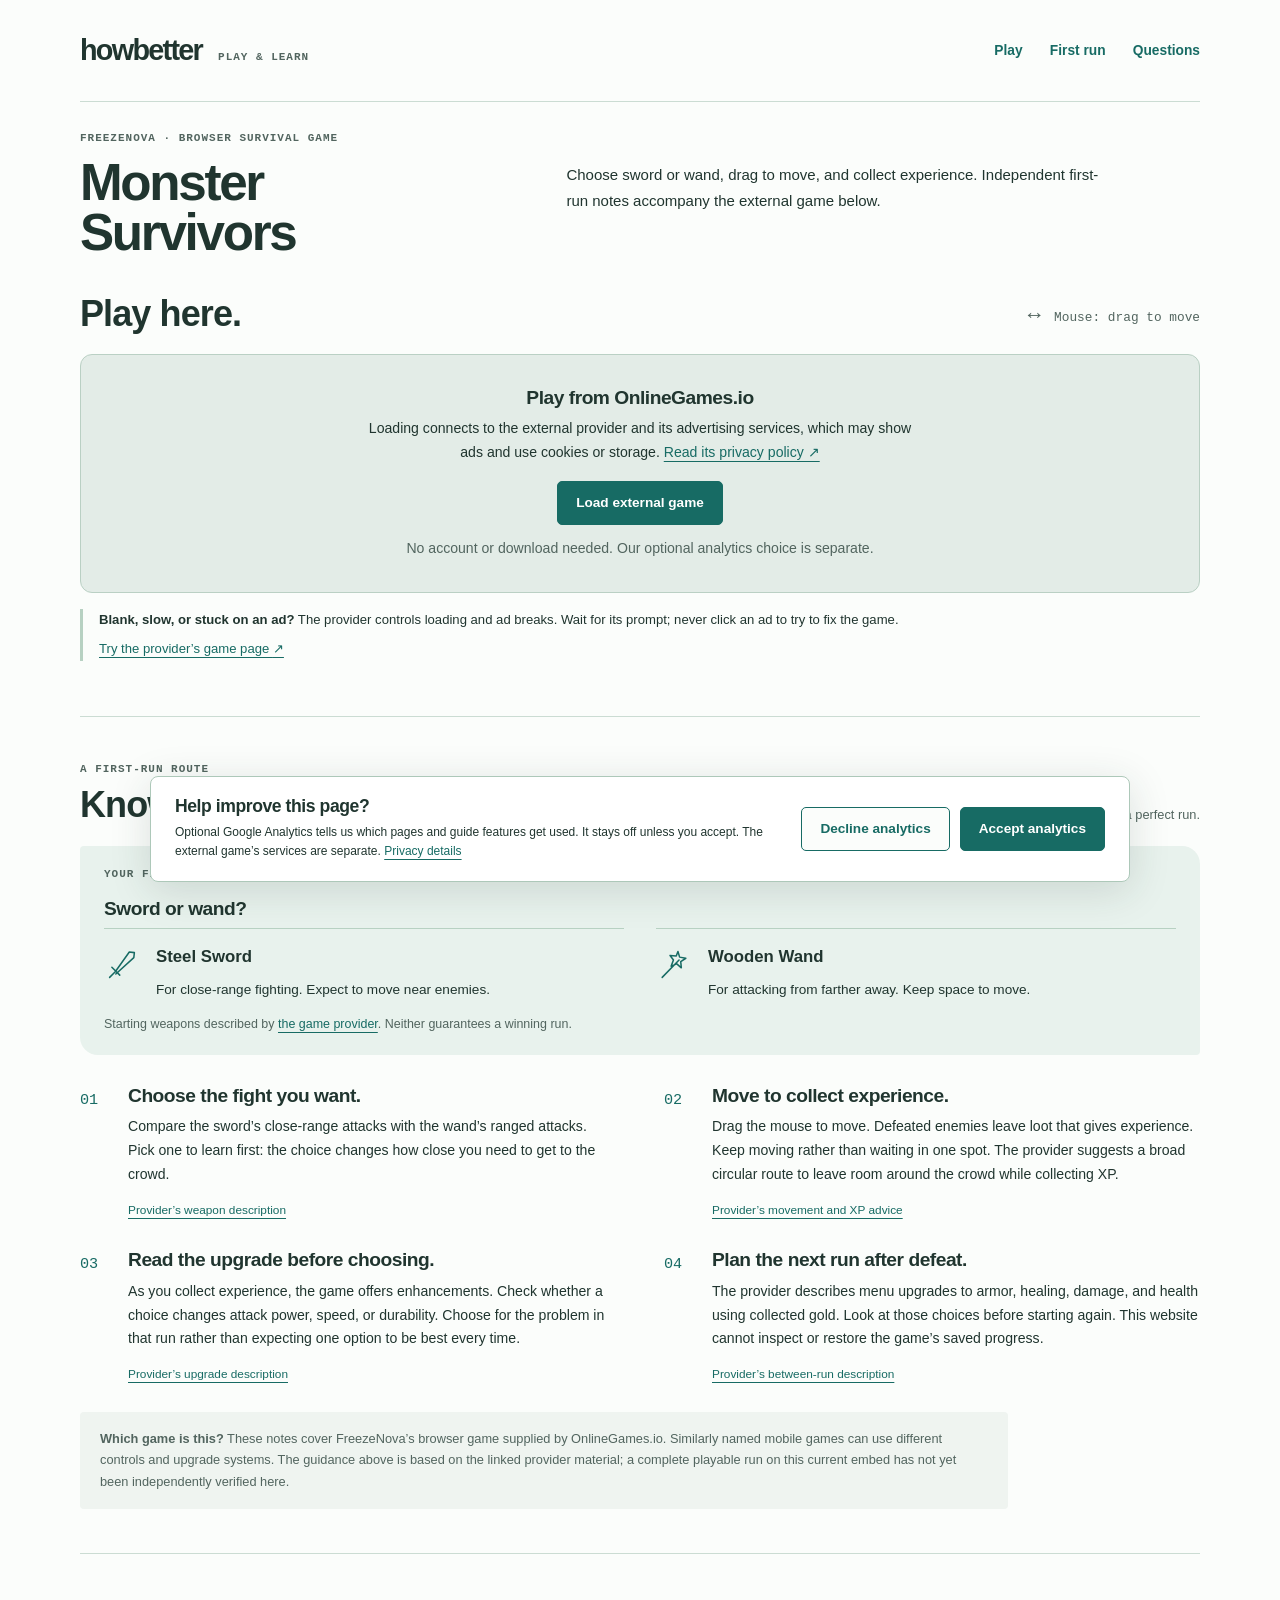
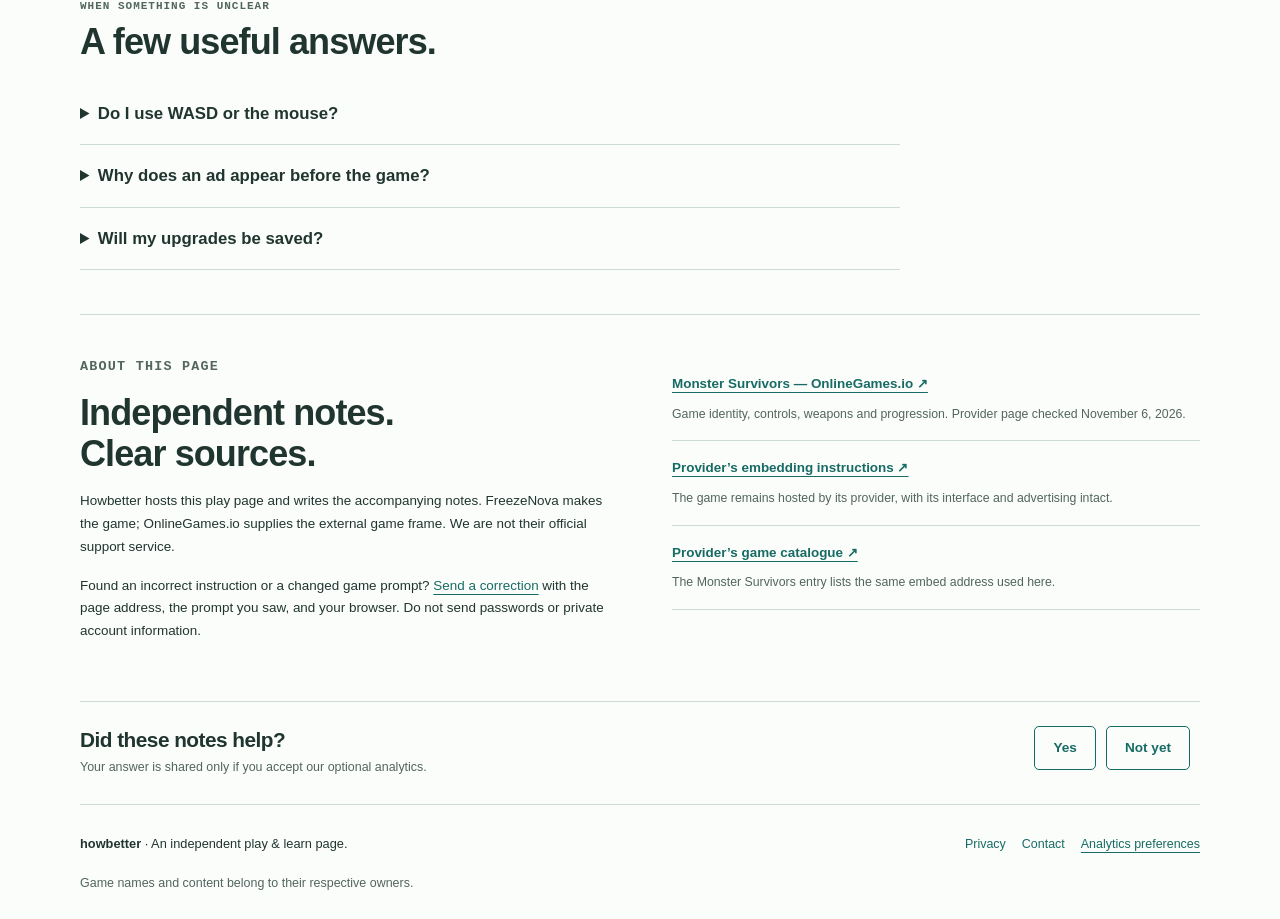
==== index.html @ da0637a2 "howbetter_quality_audit 最终提交 第 1 轮 岗位：执行对话 会话：/root/howbetter_quality_audit 目的：将已有单页整理为身份清楚、按需加载、有来源" ====
<!doctype html>
<html lang="en">
<head>
  <meta charset="utf-8">
  <meta name="viewport" content="width=device-width,initial-scale=1">
  <title>Monster Survivors: play and learn the first decisions | Howbetter</title>
  <meta name="description" content="Load Monster Survivors, learn mouse movement, compare the two starting weapons, and find help for your first run.">
  <meta name="theme-color" content="#176b64">
  <link rel="canonical" href="https://howbetter.online/">
  <link rel="stylesheet" href="/assets/main.css">
  <script defer src="/assets/site.js"></script>
  <script defer src="/assets/analytics.js" data-analytics-id="G-CC5FRCJJMW" data-analytics-origin="https://howbetter.online"></script>
</head>
<body>
  <a class="skip-link" href="#main">Skip to content</a>
  <header class="site-header wrap">
    <a class="wordmark" href="/" aria-label="Howbetter home">howbetter<span>PLAY & LEARN</span></a>
    <nav aria-label="Main navigation"><a href="#play">Play</a><a href="#first-run">First run</a><a href="#questions">Questions</a></nav>
  </header>
  <main id="main">
    <section class="intro wrap" aria-labelledby="game-title">
      <div class="intro-copy">
        <p class="eyebrow">FREEZENOVA · BROWSER SURVIVAL GAME</p>
        <h1 id="game-title">Monster<br>Survivors</h1>
        <p>Choose sword or wand, drag to move, and collect experience. Independent first-run notes accompany the external game below.</p>
      </div>
    </section>

    <section class="play-section wrap" id="play" aria-labelledby="play-heading">
      <div class="section-heading"><h2 id="play-heading">Play here.</h2><p class="control-note"><span aria-hidden="true">↔</span> Mouse: drag to move</p></div>
      <div class="game-shell" id="game-shell">
        <div class="game-placeholder" id="game-placeholder">
          <h3>Play from OnlineGames.io</h3>
          <p>Loading connects to the external provider and its advertising services, which may show ads and use cookies or storage. <a href="https://www.onlinegames.io/privacy-policy/" target="_blank" rel="noopener noreferrer">Read its privacy policy ↗</a></p>
          <button class="primary-button" id="load-game" type="button">Load external game</button>
          <p class="small">No account or download needed. Our optional analytics choice is separate.</p>
        </div>
        <div id="game-frame-slot"></div>
      </div>
      <div class="game-tools" id="game-tools" hidden>
        <p id="game-status" role="status">Game requested. Wait for the provider’s Play or Continue control.</p>
        <button class="secondary-button" id="expand-game" type="button">Expand game area</button>
      </div>
      <div class="load-help">
        <p><strong>Blank, slow, or stuck on an ad?</strong> The provider controls loading and ad breaks. Wait for its prompt; never click an ad to try to fix the game.</p>
        <p><a href="https://www.onlinegames.io/monster-survivors/" target="_blank" rel="noopener noreferrer">Try the provider’s game page <span aria-hidden="true">↗</span></a><span id="reload-controls" hidden><span class="separator" aria-hidden="true">·</span><button class="inline-button" id="reload-game" type="button">Reload external game</button><span class="small"> Reloading interrupts the current run.</span></span></p>
      </div>
      <noscript><p>JavaScript is needed to load the game here. You can <a href="https://www.onlinegames.io/monster-survivors/">open it on the provider’s website</a>; these notes are still readable.</p></noscript>
    </section>

    <section class="guide-section wrap" id="first-run" aria-labelledby="first-run-heading">
      <div class="section-heading"><div><p class="eyebrow">A FIRST-RUN ROUTE</p><h2 id="first-run-heading">Know what to do next.</h2></div><p class="section-aside">A short guide, not a promise of a perfect run.</p></div>
      <div class="weapon-notes" aria-labelledby="weapon-heading">
        <p class="eyebrow">YOUR FIRST DECISION</p><h3 id="weapon-heading">Sword or wand?</h3>
        <div class="weapon-options">
          <div class="weapon-option"><svg viewBox="0 0 64 64" aria-hidden="true"><path d="M20 44 45 9l9 1-1 9-32 29M14 36l14 14M10 54l10-10"/></svg><div><h4>Steel Sword</h4><p>For close-range fighting. Expect to move near enemies.</p></div></div>
          <div class="weapon-option"><svg viewBox="0 0 64 64" aria-hidden="true"><path d="m11 54 30-31M39 8l3 10 11 2-9 6 1 11-8-7-10 4 4-11-6-8 11 1z"/></svg><div><h4>Wooden Wand</h4><p>For attacking from farther away. Keep space to move.</p></div></div>
        </div>
        <p class="small">Starting weapons described by <a href="#source-provider">the game provider</a>. Neither guarantees a winning run.</p>
      </div>
      <ol class="run-steps">
        <li><div><h3>Choose the fight you want.</h3><p>Compare the sword’s close-range attacks with the wand’s ranged attacks. Pick one to learn first: the choice changes how close you need to get to the crowd.</p><a href="#source-provider">Provider’s weapon description</a></div></li>
        <li><div><h3>Move to collect experience.</h3><p>Drag the mouse to move. Defeated enemies leave loot that gives experience. Keep moving rather than waiting in one spot. The provider suggests a broad circular route to leave room around the crowd while collecting XP.</p><a href="#source-provider">Provider’s movement and XP advice</a></div></li>
        <li><div><h3>Read the upgrade before choosing.</h3><p>As you collect experience, the game offers enhancements. Check whether a choice changes attack power, speed, or durability. Choose for the problem in that run rather than expecting one option to be best every time.</p><a href="#source-provider">Provider’s upgrade description</a></div></li>
        <li><div><h3>Plan the next run after defeat.</h3><p>The provider describes menu upgrades to armor, healing, damage, and health using collected gold. Look at those choices before starting again. This website cannot inspect or restore the game’s saved progress.</p><a href="#source-provider">Provider’s between-run description</a></div></li>
      </ol>
      <div class="version-note"><strong>Which game is this?</strong> These notes cover FreezeNova’s browser game supplied by OnlineGames.io. Similarly named mobile games can use different controls and upgrade systems. The guidance above is based on the linked provider material; a complete playable run on this current embed has not yet been independently verified here.</div>
    </section>

    <section class="questions-section wrap" id="questions" aria-labelledby="questions-heading">
      <div class="section-heading"><div><p class="eyebrow">WHEN SOMETHING IS UNCLEAR</p><h2 id="questions-heading">A few useful answers.</h2></div></div>
      <div class="questions">
        <details><summary>Do I use WASD or the mouse?</summary><p>The provider documents dragging the mouse to move. Start with that control. Keyboard movement and touch controls have not been verified for this embed, so this page does not promise either.</p></details>
        <details><summary>Why does an ad appear before the game?</summary><p>The embedded provider runs its own advertising flow. Follow its clearly labelled game controls and wait for any break to finish. Howbetter does not control those breaks.</p><p>If it stays stuck, try <a href="https://www.onlinegames.io/monster-survivors/" target="_blank" rel="noopener noreferrer">the provider’s game page</a>. Reloading may interrupt the run; do not clear browser storage as a routine fix.</p></details>
        <details><summary>Will my upgrades be saved?</summary><p>The provider says menu upgrades carry into later runs. Save persistence on this embed has not been independently verified here. The game manages its own browser data; Howbetter cannot back it up, transfer it between devices, or recover it.</p></details>
      </div>
    </section>

    <section class="sources-section wrap" id="sources" aria-labelledby="sources-heading">
      <div><p class="eyebrow">ABOUT THIS PAGE</p><h2 id="sources-heading">Independent notes.<br>Clear sources.</h2><p>Howbetter hosts this play page and writes the accompanying notes. FreezeNova makes the game; OnlineGames.io supplies the external game frame. We are not their official support service.</p><p>Found an incorrect instruction or a changed game prompt? <a href="mailto:adrianotitski159@gmail.com?subject=Howbetter%20Monster%20Survivors%20correction">Send a correction</a> with the page address, the prompt you saw, and your browser. Do not send passwords or private account information.</p></div>
      <ul class="source-list">
        <li id="source-provider"><a href="https://www.onlinegames.io/monster-survivors/" target="_blank" rel="noopener noreferrer">Monster Survivors — OnlineGames.io ↗</a><span>Game identity, controls, weapons and progression. Provider page checked November 6, 2026.</span></li>
        <li><a href="https://www.onlinegames.io/t/embeddable-games-for-websites/" target="_blank" rel="noopener noreferrer">Provider’s embedding instructions ↗</a><span>The game remains hosted by its provider, with its interface and advertising intact.</span></li>
        <li><a href="https://www.onlinegames.io/media/plugins/genGames/embed.json" target="_blank" rel="noopener noreferrer">Provider’s game catalogue ↗</a><span>The Monster Survivors entry lists the same embed address used here.</span></li>
      </ul>
    </section>

    <section class="feedback-section wrap" aria-labelledby="feedback-heading"><div><h2 id="feedback-heading">Did these notes help?</h2><p>Your answer is shared only if you accept our optional analytics.</p></div><div class="feedback-actions"><button class="secondary-button" type="button" data-helpful="yes" aria-pressed="false">Yes</button><button class="secondary-button" type="button" data-helpful="no" aria-pressed="false">Not yet</button><p id="feedback-status" role="status"></p></div></section>
  </main>
  <footer class="site-footer wrap"><p><strong>howbetter</strong> · An independent play & learn page.</p><nav aria-label="Footer"><a href="/privacy/">Privacy</a><a href="mailto:adrianotitski159@gmail.com?subject=Howbetter%20feedback">Contact</a><button class="inline-button" type="button" data-analytics-preferences>Analytics preferences</button></nav><p class="small">Game names and content belong to their respective owners.</p></footer>
  <aside class="analytics-choice" id="analytics-choice" aria-labelledby="analytics-choice-heading" hidden><div><h2 id="analytics-choice-heading">Help improve this page?</h2><p>Optional Google Analytics tells us which pages and guide features get used. It stays off unless you accept. The external game’s services are separate. <a href="/privacy/">Privacy details</a></p><p id="analytics-choice-status" role="status"></p></div><div class="choice-actions"><button class="secondary-button" type="button" data-analytics-choice="denied">Decline analytics</button><button class="primary-button" type="button" data-analytics-choice="granted">Accept analytics</button></div></aside>
</body>
</html>
---- assets/main.css ----
:root {
  color-scheme:light;
  --ink:#20352f;
  --muted:#52655f;
  --paper:#fbfdfb;
  --mint:#e8f2ed;
  --green:#176b64;
  --line:#cbdcd3;
  --display:"Trebuchet MS",Verdana,sans-serif;
  --body:Verdana,"Segoe UI",sans-serif;
  --utility:Consolas,"Courier New",monospace
}
* {
  box-sizing:border-box
}
html {
  scroll-behavior:smooth;
  scroll-padding-top:1.5rem
}
body {
  margin:0;
  background:var(--paper);
  color:var(--ink);
  font-family:var(--body);
  font-size:15px;
  line-height:1.7
}
button,a {
  -webkit-tap-highlight-color:transparent
}
a {
  color:var(--green);
  text-decoration-thickness:1px;
  text-underline-offset:4px
}
button {
  font:inherit;
  cursor:pointer
}
button:disabled {
  cursor:default;
  opacity:.65
}
button:focus-visible,a:focus-visible,summary:focus-visible {
  outline:3px solid #ba5e30;
  outline-offset:5px
}
h1,h2,h3,p {
  margin-top:0
}
h1,h2,h3 {
  font-family:var(--display);
  line-height:1.12;
  letter-spacing:-.025em
}
h2 {
  font-size:clamp(1.6rem,3vw,2.25rem);
  margin-bottom:1rem
}
h3 {
  font-size:1.2rem;
  margin-bottom:.55rem
}
p {
  margin-bottom:1rem
}
.wrap {
  width:min(1120px,calc(100% - 64px));
  margin-inline:auto
}
.skip-link {
  position:fixed;
  top:-5rem;
  left:1rem;
  z-index:10;
  padding:.6rem 1rem;
  background:white
}
.skip-link:focus {
  top:1rem
}
.site-header {
  display:flex;
  align-items:center;
  justify-content:space-between;
  gap:2rem;
  padding-block:26px;
  border-bottom:1px solid var(--line)
}
.wordmark {
  font-family:var(--display);
  font-size:1.8rem;
  font-weight:800;
  letter-spacing:-.06em;
  text-decoration:none;
  color:var(--ink);
  display:flex;
  align-items:baseline;
  gap:1rem
}
.wordmark span {
  font-family:var(--utility);
  font-size:11px;
  letter-spacing:.09em;
  color:var(--muted)
}
nav {
  display:flex;
  gap:1.7rem;
  align-items:center
}
nav a {
  font-size:.86rem;
  text-decoration:none;
  font-weight:700
}
nav a:hover {
  text-decoration:underline
}
.intro {
  padding-block:28px 20px
}
.intro-copy {
  display:grid;
  grid-template-columns:minmax(250px,.8fr) 1.2fr;
  column-gap:64px;
  align-items:start
}
.eyebrow {
  font-family:var(--utility);
  font-size:11px;
  line-height:1.5;
  letter-spacing:.09em;
  font-weight:700;
  color:var(--muted);
  margin-bottom:1rem
}
.intro .eyebrow {
  grid-column:1/-1;
  margin-bottom:12px
}
.intro h1 {
  grid-column:1;
  grid-row:2;
  font-size:clamp(2.5rem,4vw,3.7rem);
  margin-bottom:0;
  line-height:.97;
  letter-spacing:-.045em
}
.intro-copy>p:not(.eyebrow) {
  grid-column:2;
  max-width:34rem;
  margin-bottom:0;
  padding-top:4px
}
.text-link {
  font-weight:700;
  text-decoration:none;
  display:inline-flex;
  gap:1rem
}
.weapon-notes {
  background:var(--mint);
  padding:20px 24px;
  border-radius:4px 18px 4px 18px
}
.weapon-options {
  display:grid;
  grid-template-columns:1fr 1fr;
  gap:32px
}
.weapon-option {
  display:grid;
  grid-template-columns:40px 1fr;
  gap:12px;
  padding-block:14px;
  border-top:1px solid #b7d1c2
}
.weapon-option h4 {
  font-family:var(--display);
  font-size:1.05rem;
  margin:0 0 6px
}
.weapon-option p {
  font-size:.85rem;
  margin-bottom:0
}
.weapon-option svg {
  width:36px;
  height:44px;
  fill:none;
  stroke:var(--green);
  stroke-linejoin:round;
  stroke-linecap:round;
  stroke-width:2.7
}
.small {
  font-size:.78rem;
  line-height:1.6;
  color:var(--muted)
}
.weapon-notes>.small {
  margin-bottom:0
}
.section-heading {
  display:flex;
  align-items:end;
  justify-content:space-between;
  gap:1.5rem;
  margin-bottom:20px
}
.section-heading .eyebrow {
  margin-bottom:.5rem
}
.section-heading h2 {
  margin-bottom:0
}
.control-note {
  font-family:var(--utility);
  font-size:.8rem;
  margin:0;
  color:var(--muted);
  white-space:nowrap
}
.control-note span {
  font-size:1.35rem;
  margin-right:.35rem
}
.play-section {
  padding-block:16px 48px
}
.game-shell {
  background:#e3ece7;
  border:1px solid #bad0c4;
  border-radius:12px;
  overflow:hidden
}
.game-placeholder {
  text-align:center;
  max-width:620px;
  margin:auto;
  padding:32px 28px
}
.game-placeholder p {
  font-size:.88rem
}
.game-placeholder .small {
  margin:12px 0 0
}
.primary-button,.secondary-button {
  min-height:44px;
  border-radius:5px;
  padding:10px 18px;
  border:1px solid var(--green);
  line-height:1.35;
  font-size:.85rem;
  font-weight:700
}
.primary-button {
  color:white;
  background:var(--green)
}
.primary-button:hover {
  background:#11534e
}
.secondary-button {
  background:var(--paper);
  color:var(--green)
}
.secondary-button:hover {
  background:var(--mint)
}
.game-frame {
  display:block;
  width:100%;
  height:min(75svh,680px);
  min-height:360px;
  border:0;
  background:#18241f
}
.game-shell:fullscreen {
  display:flex;
  align-items:center;
  justify-content:center;
  background:#101d18;
  width:100%;
  height:100%
}
.game-shell:fullscreen #game-frame-slot {
  width:100%;
  height:100%
}
.game-shell:fullscreen .game-frame {
  width:100%;
  height:100%;
  min-height:0
}
.game-tools {
  display:flex;
  align-items:center;
  justify-content:space-between;
  gap:1rem;
  padding-top:12px
}
.game-tools p {
  font-size:.78rem;
  color:var(--muted);
  margin:0;
  max-width:45rem
}
.load-help {
  margin-top:16px;
  border-left:3px solid #b7d1c2;
  padding-left:16px;
  font-size:.82rem
}
.load-help p {
  margin-bottom:.45rem
}
.separator {
  margin-inline:.7rem
}
.inline-button {
  background:transparent;
  padding:0;
  border:0;
  color:var(--green);
  font-size:inherit;
  text-decoration:underline;
  text-underline-offset:4px;
  min-height:28px
}
.guide-section,.questions-section {
  padding-block:44px;
  border-top:1px solid var(--line)
}
.section-aside {
  font-size:.8rem;
  color:var(--muted);
  max-width:17rem;
  margin-bottom:0
}
.run-steps {
  list-style:none;
  counter-reset:run;
  padding:0;
  margin:30px 0 26px;
  display:grid;
  grid-template-columns:1fr 1fr;
  gap:28px 48px
}
.run-steps li {
  counter-increment:run;
  display:grid;
  grid-template-columns:36px 1fr;
  gap:12px
}
.run-steps li:before {
  content:counter(run,decimal-leading-zero);
  font-family:var(--utility);
  font-size:.95rem;
  color:var(--green);
  padding-top:3px
}
.run-steps p {
  font-size:.88rem;
  margin-bottom:.55rem
}
.run-steps a {
  font-size:.74rem
}
.version-note {
  font-size:.8rem;
  line-height:1.7;
  color:var(--muted);
  max-width:58rem;
  background:#eff4f0;
  padding:16px 20px;
  border-radius:4px
}
.questions {
  max-width:820px
}
details {
  border-bottom:1px solid var(--line)
}
summary {
  padding:19px 32px 19px 0;
  font-family:var(--display);
  font-size:1.05rem;
  font-weight:700;
  cursor:pointer;
  line-height:1.4
}
details p {
  font-size:.88rem;
  max-width:46rem
}
details p:last-child {
  padding-bottom:8px
}
.sources-section {
  border-top:1px solid var(--line);
  padding-block:42px;
  display:grid;
  grid-template-columns:1fr 1fr;
  gap:64px
}
.sources-section p {
  font-size:.84rem
}
.source-list {
  list-style:none;
  margin:0;
  padding:0
}
.source-list li {
  padding:16px 0;
  border-bottom:1px solid var(--line);
  scroll-margin-top:2rem
}
.source-list a {
  display:block;
  font-weight:700;
  font-size:.84rem
}
.source-list span {
  display:block;
  color:var(--muted);
  font-size:.77rem;
  line-height:1.65;
  margin-top:8px
}
.feedback-section {
  padding-block:24px;
  border-top:1px solid var(--line);
  display:flex;
  align-items:center;
  justify-content:space-between;
  gap:2rem
}
.feedback-section h2 {
  font-size:1.3rem;
  margin-bottom:.3rem
}
.feedback-section p {
  font-size:.78rem;
  color:var(--muted);
  margin:0
}
.feedback-actions {
  display:flex;
  align-items:center;
  gap:10px;
  flex-wrap:wrap
}
.feedback-actions button[aria-pressed=true] {
  background:var(--green);
  color:white
}
.feedback-actions p {
  flex-basis:100%
}
.site-footer {
  padding-block:25px;
  border-top:1px solid var(--line);
  font-size:.8rem;
  display:flex;
  align-items:center;
  justify-content:space-between;
  gap:1rem;
  flex-wrap:wrap
}
.site-footer p {
  margin:0
}
.site-footer nav {
  gap:1rem
}
.site-footer nav a,.site-footer nav button {
  font-size:.78rem;
  font-weight:400
}
.site-footer>.small {
  flex-basis:100%
}
.analytics-choice {
  position:fixed;
  z-index:10;
  bottom:18px;
  left:50%;
  transform:translateX(-50%);
  width:min(980px,calc(100% - 32px));
  padding:20px 24px;
  border:1px solid #adc8b9;
  border-radius:8px;
  background:white;
  box-shadow:0 8px 40px #20352f26;
  display:flex;
  align-items:center;
  gap:24px
}
.analytics-choice h2 {
  font-size:1.1rem;
  margin-bottom:.4rem
}
.analytics-choice p {
  font-size:.75rem;
  line-height:1.6;
  margin:0
}
.analytics-choice [role=status]:not(:empty) {
  margin-top:.5rem
}
.choice-actions {
  display:flex;
  gap:10px;
  flex-shrink:0
}
.privacy-page {
  max-width:760px;
  padding-block:44px
}
.privacy-page h1 {
  font-size:clamp(2.2rem,5vw,3rem)
}
.privacy-page h2 {
  font-size:1.4rem;
  margin-top:2.2rem
}
.privacy-page li,.privacy-page p {
  font-size:.9rem
}
.privacy-page li {
  margin-bottom:.7rem
}
[hidden] {
  display:none!important
}
@media(max-width:720px) {
  .wrap {
    width:calc(100% - 36px)
  }
  .site-header {
    padding-block:18px;
    gap:14px
  }
  .wordmark {
    font-size:1.5rem
  }
  .wordmark span {
    display:none
  }
  nav {
    gap:1rem
  }
  nav a {
    font-size:.78rem
  }
  .intro {
    padding-block:24px 16px
  }
  .intro-copy {
    display:block
  }
  .intro h1 {
    font-size:3rem;
    margin-bottom:16px
  }
  .intro-copy>p:not(.eyebrow) {
    font-size:.88rem
  }
  .weapon-notes {
    padding:18px
  }
  .weapon-options {
    grid-template-columns:1fr;
    gap:0
  }
  .weapon-option {
    padding-block:14px
  }
  .play-section {
    padding-bottom:30px
  }
  .section-heading {
    align-items:start;
    flex-direction:column;
    gap:10px
  }
  .section-heading h2 {
    font-size:1.75rem
  }
  .game-placeholder {
    padding:24px 18px
  }
  .game-shell {
    min-height:0
  }
  .game-frame {
    min-height:480px;
    height:70svh
  }
  .game-tools {
    align-items:start;
    flex-direction:column
  }
  .run-steps {
    grid-template-columns:1fr;
    gap:26px
  }
  .guide-section,.questions-section {
    padding-block:30px
  }
  .sources-section {
    grid-template-columns:1fr;
    gap:12px;
    padding-block:30px
  }
  .feedback-section {
    flex-direction:column;
    align-items:start;
    gap:14px
  }
  .site-footer {
    align-items:start;
    flex-direction:column
  }
  .site-footer nav {
    flex-wrap:wrap;
    gap:12px 20px
  }
  .analytics-choice {
    bottom:10px;
    padding:17px;
    display:block
  }
  .choice-actions {
    margin-top:13px
  }
  .choice-actions button {
    flex:1
  }
  .analytics-choice p {
    font-size:.72rem
  }
  .section-aside {
    max-width:none
  }
  .privacy-page {
    padding-block:30px
  }
}
@media(prefers-reduced-motion:reduce) {
  html {
    scroll-behavior:auto
  }
}
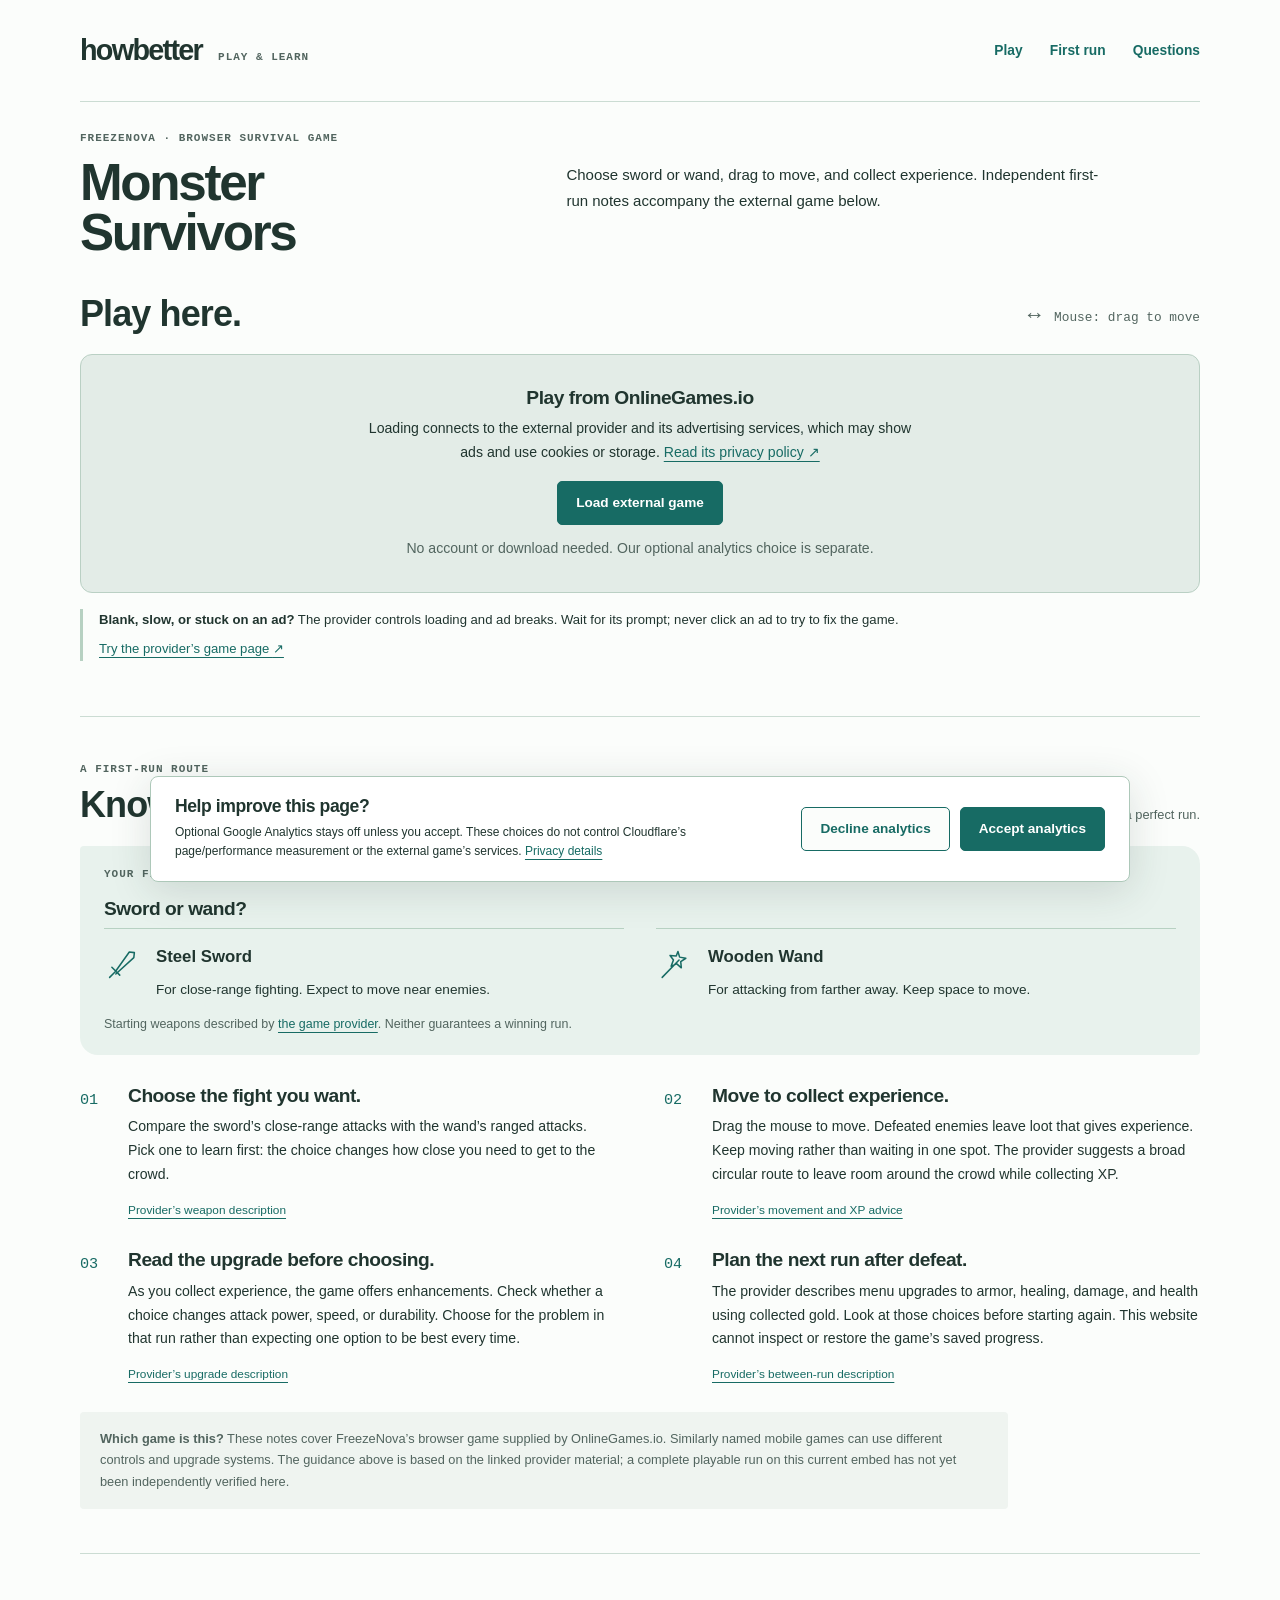
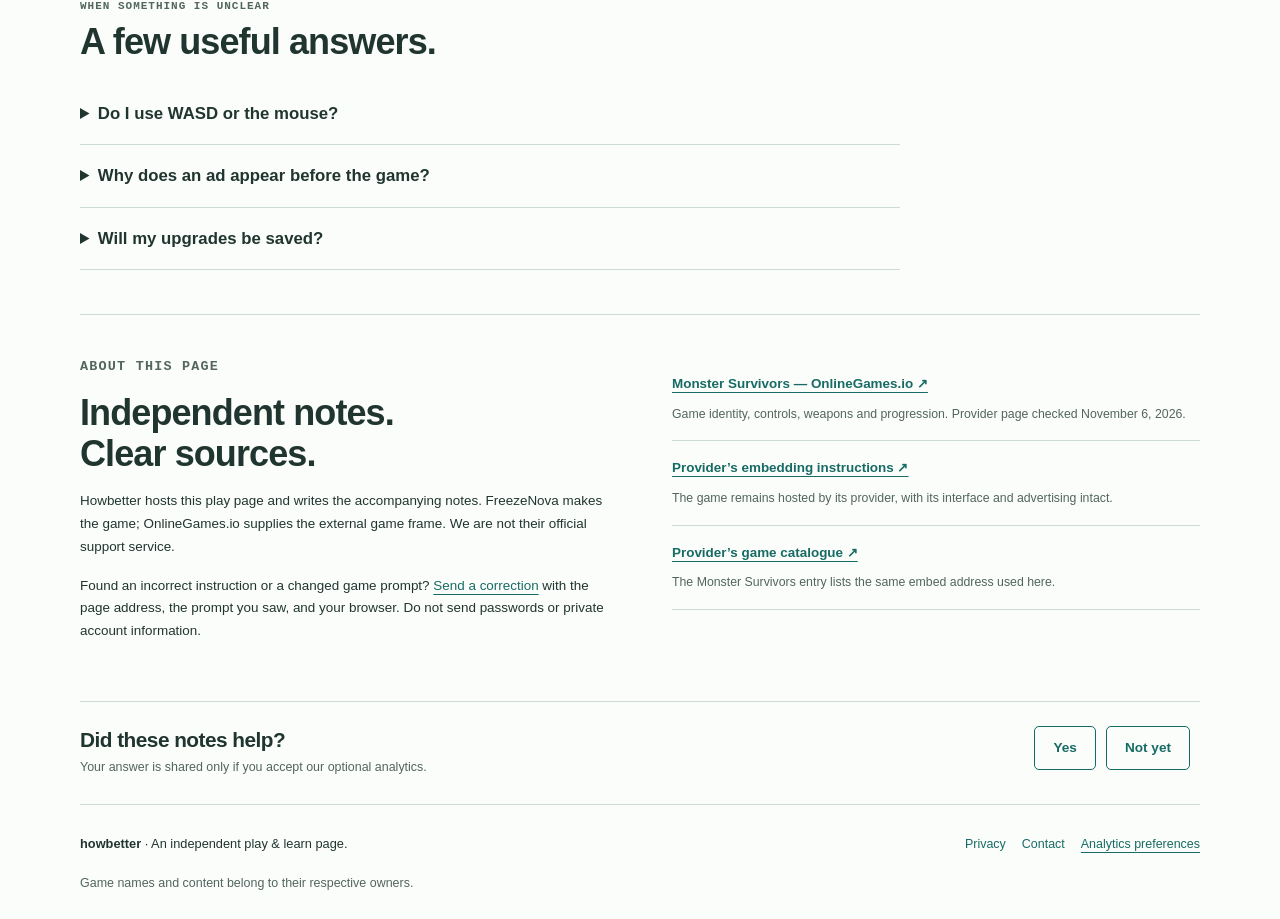
==== commit f86273a0: "howbetter_quality_audit 补充Cloudflare独立测量的隐私披露 岗位：执行对话 会话：/root/howbetter_quality_audit 目的：明确Google偏好" ====
--- a/index.html
+++ b/index.html
@@ -88,6 +88,6 @@
     <section class="feedback-section wrap" aria-labelledby="feedback-heading"><div><h2 id="feedback-heading">Did these notes help?</h2><p>Your answer is shared only if you accept our optional analytics.</p></div><div class="feedback-actions"><button class="secondary-button" type="button" data-helpful="yes" aria-pressed="false">Yes</button><button class="secondary-button" type="button" data-helpful="no" aria-pressed="false">Not yet</button><p id="feedback-status" role="status"></p></div></section>
   </main>
   <footer class="site-footer wrap"><p><strong>howbetter</strong> · An independent play & learn page.</p><nav aria-label="Footer"><a href="/privacy/">Privacy</a><a href="mailto:adrianotitski159@gmail.com?subject=Howbetter%20feedback">Contact</a><button class="inline-button" type="button" data-analytics-preferences>Analytics preferences</button></nav><p class="small">Game names and content belong to their respective owners.</p></footer>
-  <aside class="analytics-choice" id="analytics-choice" aria-labelledby="analytics-choice-heading" hidden><div><h2 id="analytics-choice-heading">Help improve this page?</h2><p>Optional Google Analytics tells us which pages and guide features get used. It stays off unless you accept. The external game’s services are separate. <a href="/privacy/">Privacy details</a></p><p id="analytics-choice-status" role="status"></p></div><div class="choice-actions"><button class="secondary-button" type="button" data-analytics-choice="denied">Decline analytics</button><button class="primary-button" type="button" data-analytics-choice="granted">Accept analytics</button></div></aside>
+  <aside class="analytics-choice" id="analytics-choice" aria-labelledby="analytics-choice-heading" hidden><div><h2 id="analytics-choice-heading">Help improve this page?</h2><p>Optional Google Analytics stays off unless you accept. These choices do not control Cloudflare’s page/performance measurement or the external game’s services. <a href="/privacy/">Privacy details</a></p><p id="analytics-choice-status" role="status"></p></div><div class="choice-actions"><button class="secondary-button" type="button" data-analytics-choice="denied">Decline analytics</button><button class="primary-button" type="button" data-analytics-choice="granted">Accept analytics</button></div></aside>
 </body>
 </html>
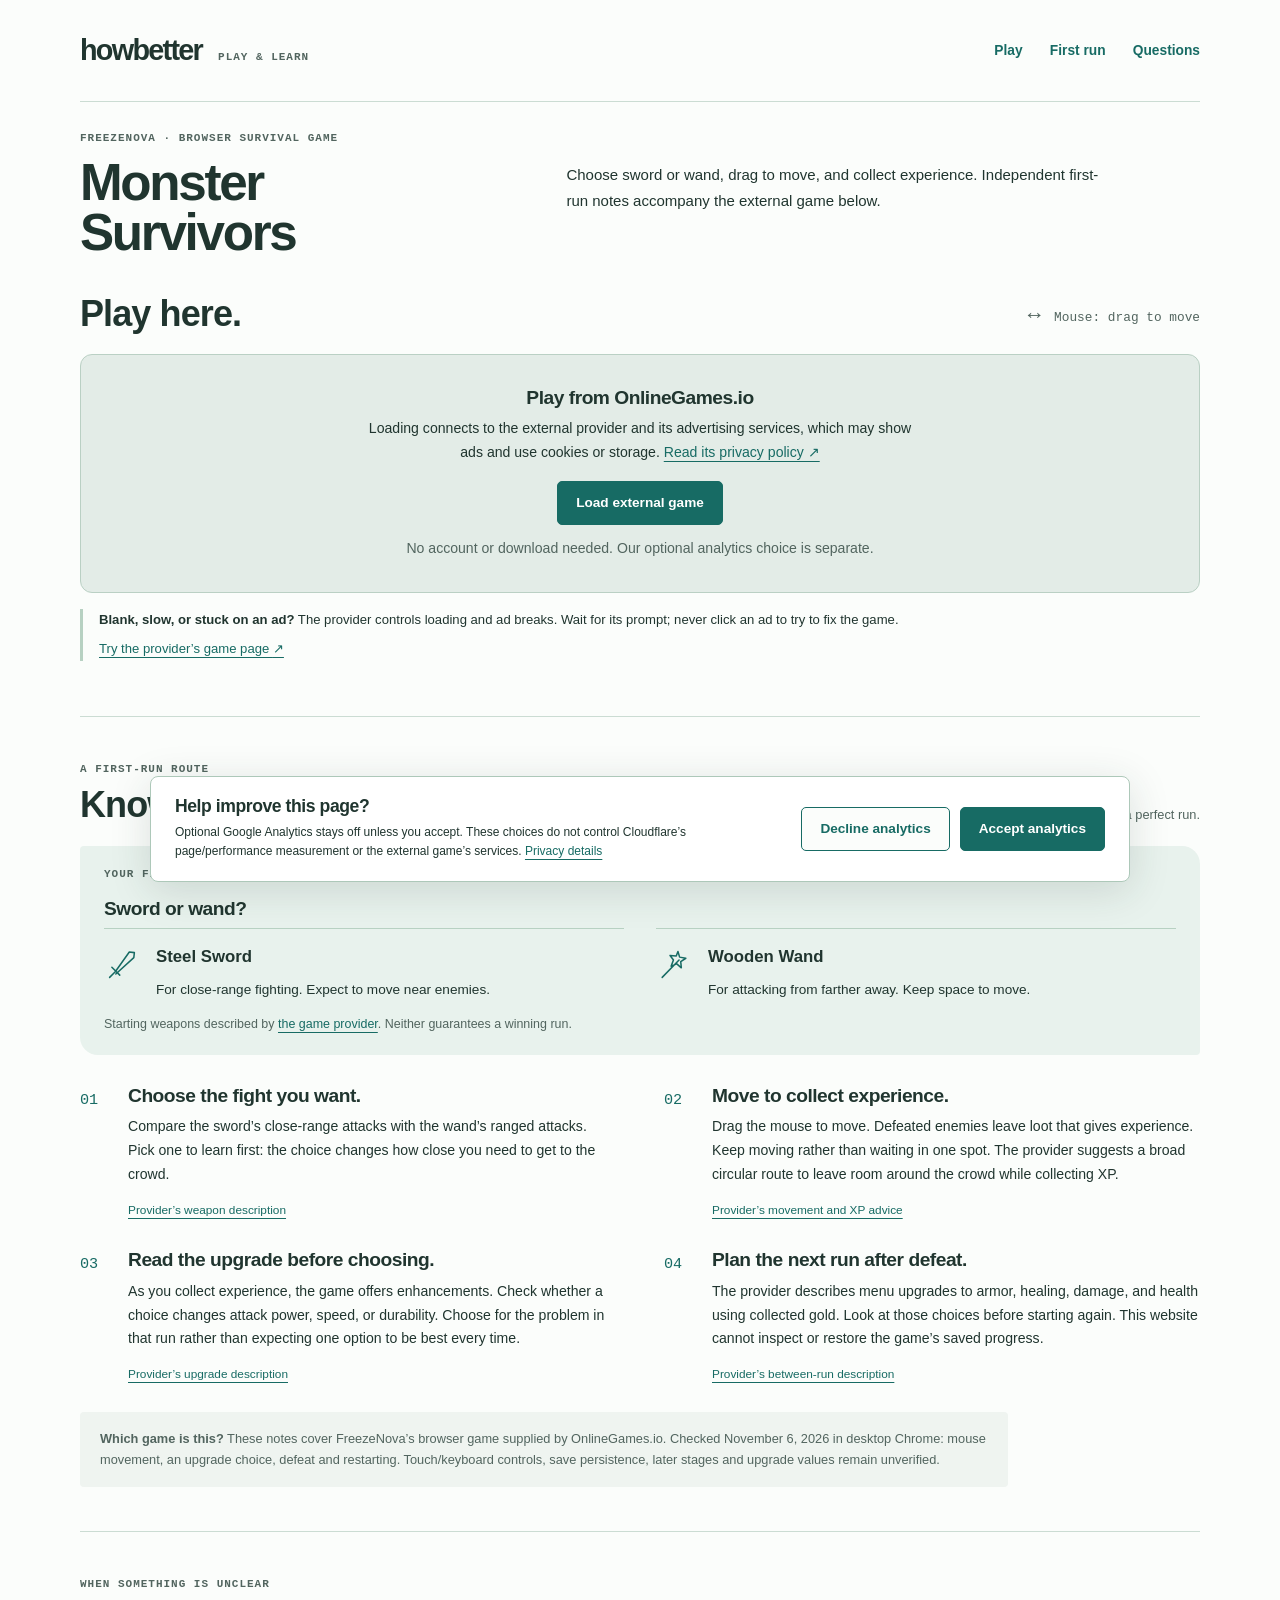
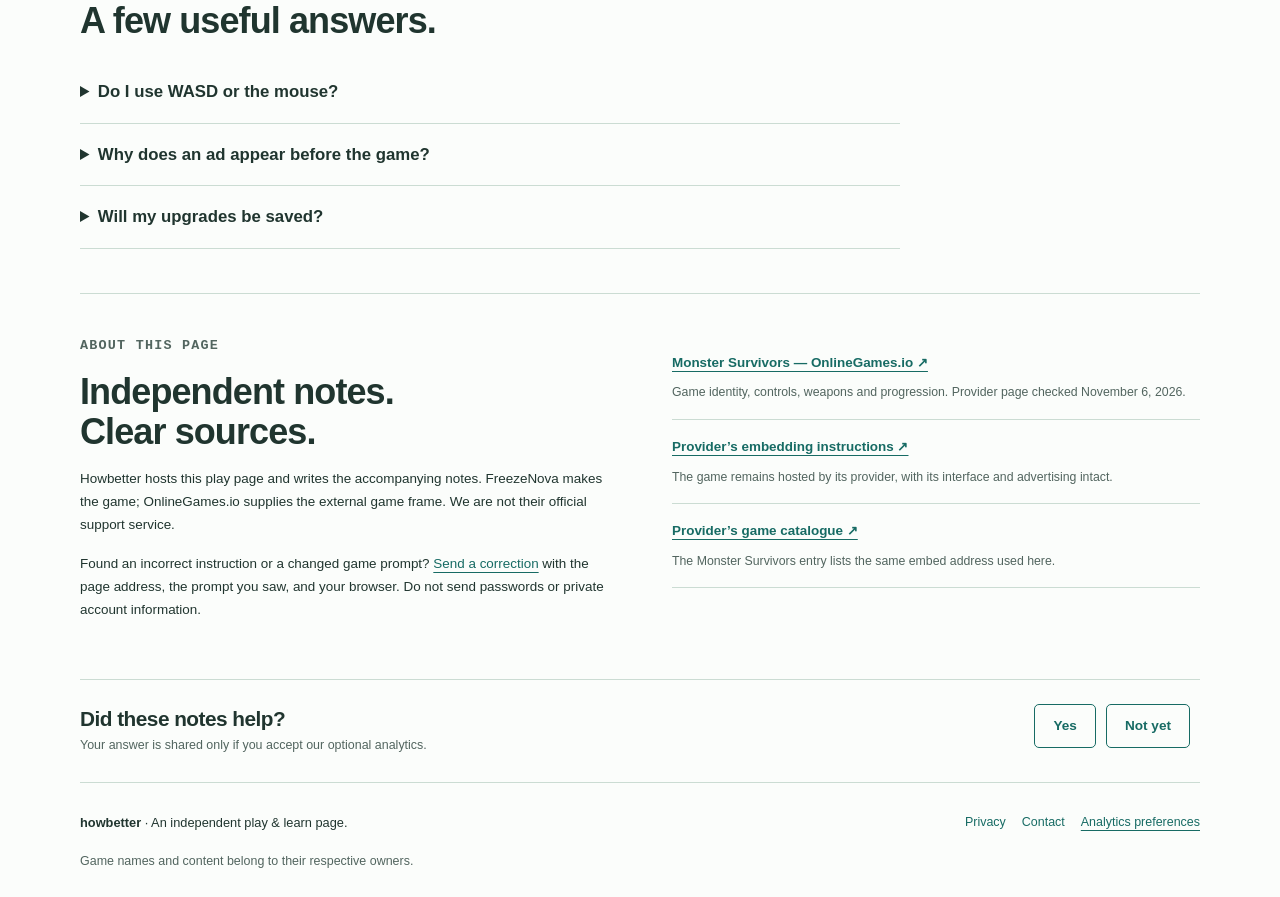
==== commit a4c35ebb: "howbetter_quality_audit 更新桌面首轮实玩验证范围" ====
--- a/index.html
+++ b/index.html
@@ -64,7 +64,7 @@
         <li><div><h3>Read the upgrade before choosing.</h3><p>As you collect experience, the game offers enhancements. Check whether a choice changes attack power, speed, or durability. Choose for the problem in that run rather than expecting one option to be best every time.</p><a href="#source-provider">Provider’s upgrade description</a></div></li>
         <li><div><h3>Plan the next run after defeat.</h3><p>The provider describes menu upgrades to armor, healing, damage, and health using collected gold. Look at those choices before starting again. This website cannot inspect or restore the game’s saved progress.</p><a href="#source-provider">Provider’s between-run description</a></div></li>
       </ol>
-      <div class="version-note"><strong>Which game is this?</strong> These notes cover FreezeNova’s browser game supplied by OnlineGames.io. Similarly named mobile games can use different controls and upgrade systems. The guidance above is based on the linked provider material; a complete playable run on this current embed has not yet been independently verified here.</div>
+      <div class="version-note"><strong>Which game is this?</strong> These notes cover FreezeNova’s browser game supplied by OnlineGames.io. Checked November 6, 2026 in desktop Chrome: mouse movement, an upgrade choice, defeat and restarting. Touch/keyboard controls, save persistence, later stages and upgrade values remain unverified.</div>
     </section>
 
     <section class="questions-section wrap" id="questions" aria-labelledby="questions-heading">
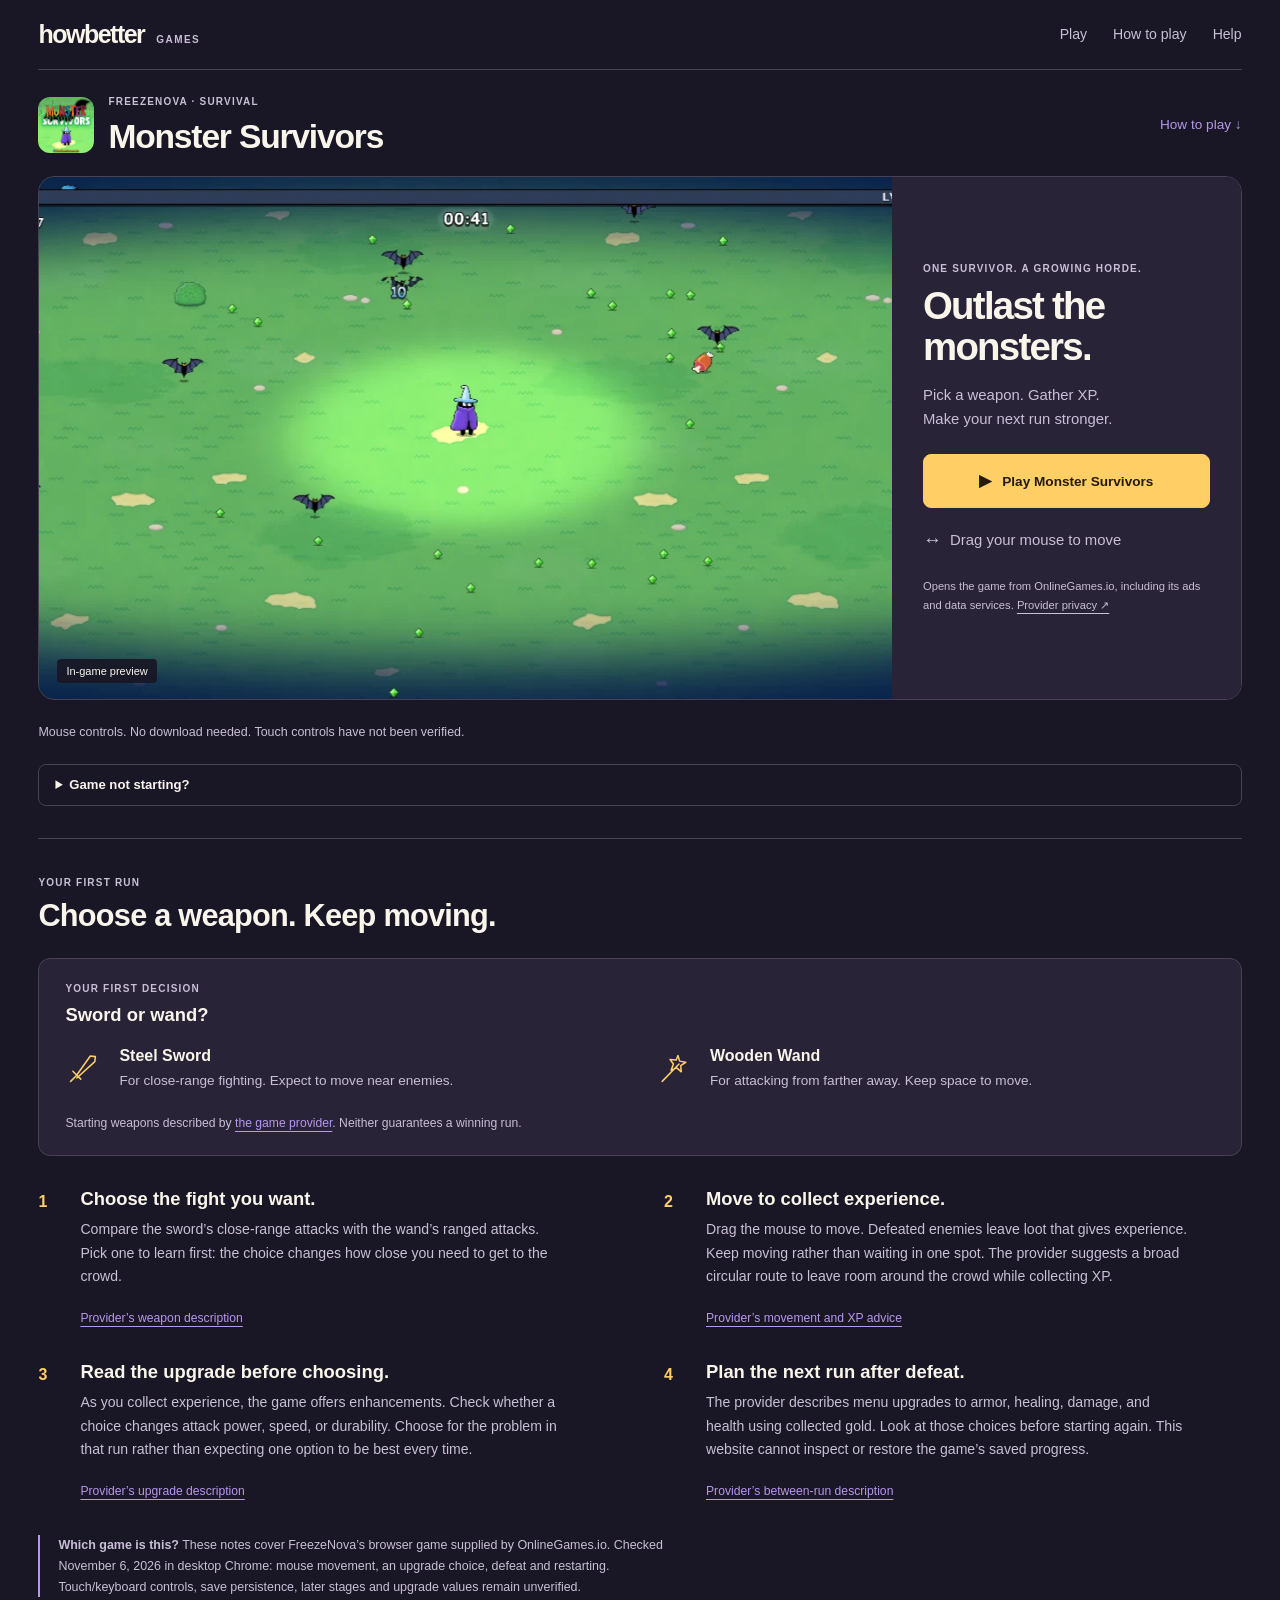
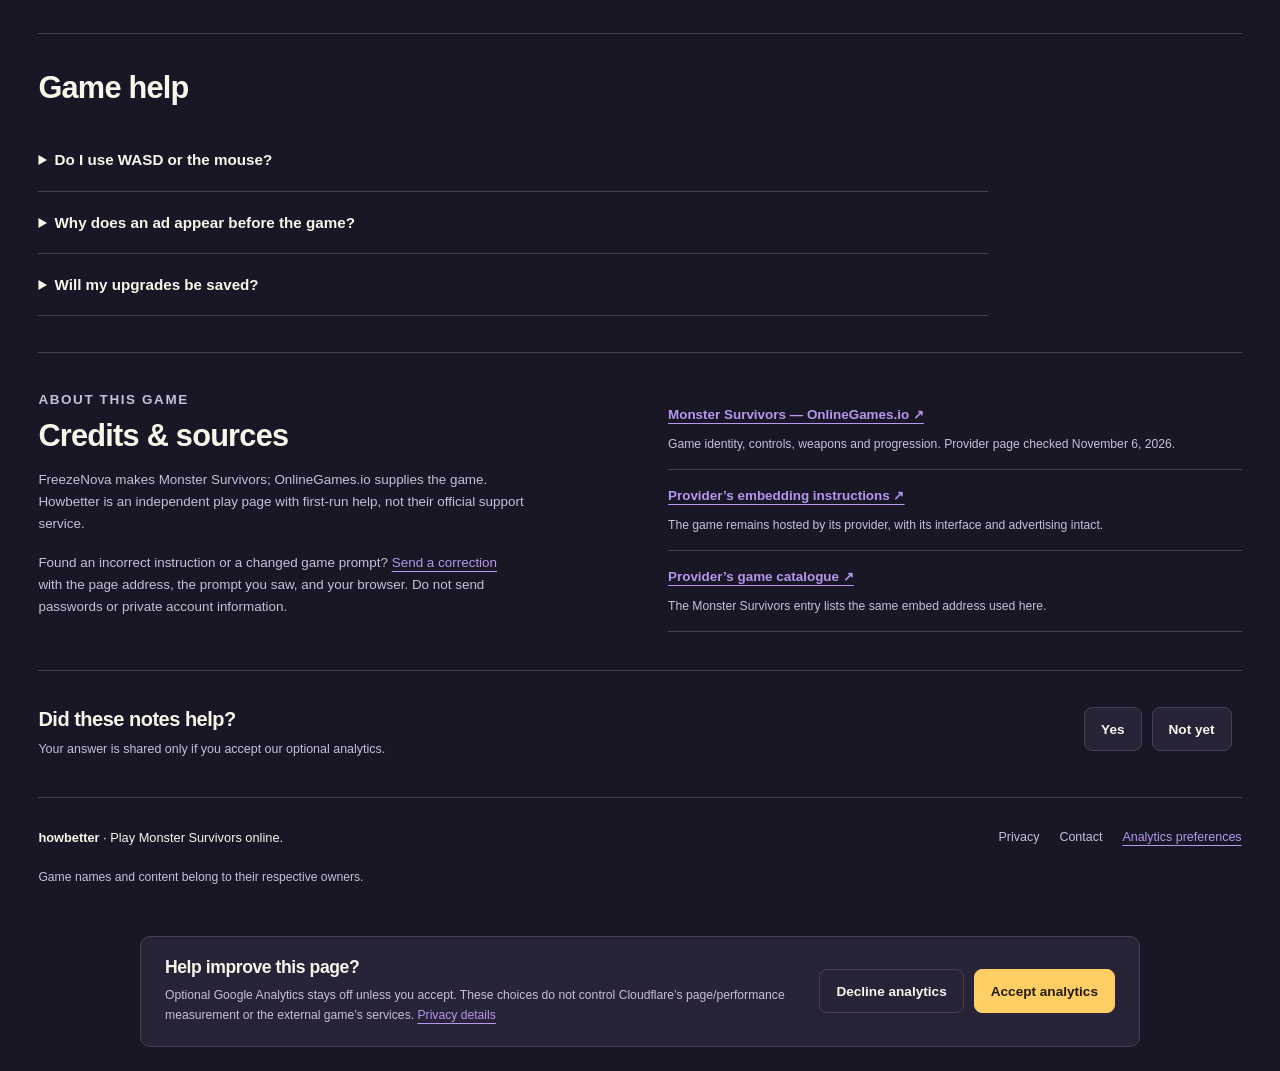
==== commit 86b05598: "Restore game-first Monster Survivors page with real preview and safer loading" ====
--- a/index.html
+++ b/index.html
@@ -3,53 +3,61 @@
 <head>
   <meta charset="utf-8">
   <meta name="viewport" content="width=device-width,initial-scale=1">
-  <title>Monster Survivors: play and learn the first decisions | Howbetter</title>
-  <meta name="description" content="Load Monster Survivors, learn mouse movement, compare the two starting weapons, and find help for your first run.">
-  <meta name="theme-color" content="#176b64">
+  <title>Monster Survivors — Play Online | Howbetter</title>
+  <meta name="description" content="Play FreezeNova’s Monster Survivors in your browser. Choose a sword or wand, collect XP and survive the monsters. Mouse controls and first-run help.">
+  <meta name="theme-color" content="#191625">
   <link rel="canonical" href="https://howbetter.online/">
-  <link rel="stylesheet" href="/assets/main.css">
+  <link rel="preload" as="image" href="/assets/monster-survivors-preview.webp" fetchpriority="high">
+  <link rel="stylesheet" href="/assets/play.css">
   <script defer src="/assets/site.js"></script>
   <script defer src="/assets/analytics.js" data-analytics-id="G-CC5FRCJJMW" data-analytics-origin="https://howbetter.online"></script>
 </head>
 <body>
   <a class="skip-link" href="#main">Skip to content</a>
   <header class="site-header wrap">
-    <a class="wordmark" href="/" aria-label="Howbetter home">howbetter<span>PLAY & LEARN</span></a>
-    <nav aria-label="Main navigation"><a href="#play">Play</a><a href="#first-run">First run</a><a href="#questions">Questions</a></nav>
+    <a class="wordmark" href="/" aria-label="Howbetter home">howbetter<span>GAMES</span></a>
+    <nav aria-label="Main navigation"><a href="#play">Play</a><a href="#first-run">How to play</a><a href="#questions">Help</a></nav>
   </header>
   <main id="main">
-    <section class="intro wrap" aria-labelledby="game-title">
-      <div class="intro-copy">
-        <p class="eyebrow">FREEZENOVA · BROWSER SURVIVAL GAME</p>
-        <h1 id="game-title">Monster<br>Survivors</h1>
-        <p>Choose sword or wand, drag to move, and collect experience. Independent first-run notes accompany the external game below.</p>
+    <section class="play-section wrap" id="play" aria-labelledby="game-title">
+      <div class="game-heading">
+        <img class="game-icon" src="/assets/monster-survivors-cover.webp" alt="" width="56" height="56">
+        <div><p class="eyebrow">FREEZENOVA · SURVIVAL</p><h1 id="game-title">Monster Survivors</h1></div>
+        <a class="help-link" href="#first-run">How to play <span aria-hidden="true">↓</span></a>
       </div>
-    </section>
-
-    <section class="play-section wrap" id="play" aria-labelledby="play-heading">
-      <div class="section-heading"><h2 id="play-heading">Play here.</h2><p class="control-note"><span aria-hidden="true">↔</span> Mouse: drag to move</p></div>
-      <div class="game-shell" id="game-shell">
+      <div class="game-shell" id="game-shell" data-state="idle">
         <div class="game-placeholder" id="game-placeholder">
-          <h3>Play from OnlineGames.io</h3>
-          <p>Loading connects to the external provider and its advertising services, which may show ads and use cookies or storage. <a href="https://www.onlinegames.io/privacy-policy/" target="_blank" rel="noopener noreferrer">Read its privacy policy ↗</a></p>
-          <button class="primary-button" id="load-game" type="button">Load external game</button>
-          <p class="small">No account or download needed. Our optional analytics choice is separate.</p>
+          <figure class="game-preview">
+            <img src="/assets/monster-survivors-preview.webp" alt="Monster Survivors gameplay: a purple wizard surrounded by bats, monsters and green XP gems." width="1061" height="597" fetchpriority="high">
+            <figcaption>In-game preview</figcaption>
+          </figure>
+          <div class="start-panel">
+            <p class="eyebrow">ONE SURVIVOR. A GROWING HORDE.</p>
+            <h2>Outlast the<br>monsters.</h2>
+            <p>Pick a weapon. Gather XP.<br>Make your next run stronger.</p>
+            <button class="primary-button start-button" id="load-game" type="button"><span aria-hidden="true">▶</span> Play Monster Survivors</button>
+            <p class="control-note"><span aria-hidden="true">↔</span> Drag your mouse to move</p>
+            <p class="provider-notice">Opens the game from OnlineGames.io, including its ads and data services. <a href="https://www.onlinegames.io/privacy-policy/" target="_blank" rel="noopener noreferrer">Provider privacy ↗</a></p>
+          </div>
         </div>
         <div id="game-frame-slot"></div>
+        <div class="loading-label" id="game-loading" role="status" hidden><span class="loading-dot" aria-hidden="true"></span>Opening the game…</div>
       </div>
-      <div class="game-tools" id="game-tools" hidden>
-        <p id="game-status" role="status">Game requested. Wait for the provider’s Play or Continue control.</p>
-        <button class="secondary-button" id="expand-game" type="button">Expand game area</button>
+      <div class="game-toolbar">
+        <p id="game-status" role="status">Mouse controls. No download needed. Touch controls have not been verified.</p>
+        <div class="game-tools" id="game-tools" hidden><button class="secondary-button" id="expand-game" type="button">Full screen <span aria-hidden="true">⛶</span></button></div>
       </div>
-      <div class="load-help">
-        <p><strong>Blank, slow, or stuck on an ad?</strong> The provider controls loading and ad breaks. Wait for its prompt; never click an ad to try to fix the game.</p>
-        <p><a href="https://www.onlinegames.io/monster-survivors/" target="_blank" rel="noopener noreferrer">Try the provider’s game page <span aria-hidden="true">↗</span></a><span id="reload-controls" hidden><span class="separator" aria-hidden="true">·</span><button class="inline-button" id="reload-game" type="button">Reload external game</button><span class="small"> Reloading interrupts the current run.</span></span></p>
-      </div>
+      <details class="load-help" id="load-help">
+        <summary>Game not starting?</summary>
+        <p>The external game may show a Continue or Play prompt and an ad break before the menu. Keep this tab open while it loads. Never click an ad to fix a blank game.</p>
+        <p id="game-wait-notice" hidden>Loading is taking a while. We cannot detect when the game is ready to play. Check the game window for its prompt, or try the provider’s page.</p>
+        <p><a href="https://www.onlinegames.io/monster-survivors/" target="_blank" rel="noopener noreferrer">Open the provider’s game page ↗</a><span id="reload-controls" hidden><span class="separator" aria-hidden="true">·</span><button class="inline-button" id="reload-game" type="button">Reload game</button><span class="small"> Ends the current run.</span></span></p>
+      </details>
       <noscript><p>JavaScript is needed to load the game here. You can <a href="https://www.onlinegames.io/monster-survivors/">open it on the provider’s website</a>; these notes are still readable.</p></noscript>
     </section>
 
     <section class="guide-section wrap" id="first-run" aria-labelledby="first-run-heading">
-      <div class="section-heading"><div><p class="eyebrow">A FIRST-RUN ROUTE</p><h2 id="first-run-heading">Know what to do next.</h2></div><p class="section-aside">A short guide, not a promise of a perfect run.</p></div>
+      <div class="section-heading"><div><p class="eyebrow">YOUR FIRST RUN</p><h2 id="first-run-heading">Choose a weapon. Keep moving.</h2></div></div>
       <div class="weapon-notes" aria-labelledby="weapon-heading">
         <p class="eyebrow">YOUR FIRST DECISION</p><h3 id="weapon-heading">Sword or wand?</h3>
         <div class="weapon-options">
@@ -68,7 +76,7 @@
     </section>
 
     <section class="questions-section wrap" id="questions" aria-labelledby="questions-heading">
-      <div class="section-heading"><div><p class="eyebrow">WHEN SOMETHING IS UNCLEAR</p><h2 id="questions-heading">A few useful answers.</h2></div></div>
+      <div class="section-heading"><h2 id="questions-heading">Game help</h2></div>
       <div class="questions">
         <details><summary>Do I use WASD or the mouse?</summary><p>The provider documents dragging the mouse to move. Start with that control. Keyboard movement and touch controls have not been verified for this embed, so this page does not promise either.</p></details>
         <details><summary>Why does an ad appear before the game?</summary><p>The embedded provider runs its own advertising flow. Follow its clearly labelled game controls and wait for any break to finish. Howbetter does not control those breaks.</p><p>If it stays stuck, try <a href="https://www.onlinegames.io/monster-survivors/" target="_blank" rel="noopener noreferrer">the provider’s game page</a>. Reloading may interrupt the run; do not clear browser storage as a routine fix.</p></details>
@@ -77,7 +85,7 @@
     </section>
 
     <section class="sources-section wrap" id="sources" aria-labelledby="sources-heading">
-      <div><p class="eyebrow">ABOUT THIS PAGE</p><h2 id="sources-heading">Independent notes.<br>Clear sources.</h2><p>Howbetter hosts this play page and writes the accompanying notes. FreezeNova makes the game; OnlineGames.io supplies the external game frame. We are not their official support service.</p><p>Found an incorrect instruction or a changed game prompt? <a href="mailto:adrianotitski159@gmail.com?subject=Howbetter%20Monster%20Survivors%20correction">Send a correction</a> with the page address, the prompt you saw, and your browser. Do not send passwords or private account information.</p></div>
+      <div><p class="eyebrow">ABOUT THIS GAME</p><h2 id="sources-heading">Credits & sources</h2><p>FreezeNova makes Monster Survivors; OnlineGames.io supplies the game. Howbetter is an independent play page with first-run help, not their official support service.</p><p>Found an incorrect instruction or a changed game prompt? <a href="mailto:adrianotitski159@gmail.com?subject=Howbetter%20Monster%20Survivors%20correction">Send a correction</a> with the page address, the prompt you saw, and your browser. Do not send passwords or private account information.</p></div>
       <ul class="source-list">
         <li id="source-provider"><a href="https://www.onlinegames.io/monster-survivors/" target="_blank" rel="noopener noreferrer">Monster Survivors — OnlineGames.io ↗</a><span>Game identity, controls, weapons and progression. Provider page checked November 6, 2026.</span></li>
         <li><a href="https://www.onlinegames.io/t/embeddable-games-for-websites/" target="_blank" rel="noopener noreferrer">Provider’s embedding instructions ↗</a><span>The game remains hosted by its provider, with its interface and advertising intact.</span></li>
@@ -87,7 +95,7 @@
 
     <section class="feedback-section wrap" aria-labelledby="feedback-heading"><div><h2 id="feedback-heading">Did these notes help?</h2><p>Your answer is shared only if you accept our optional analytics.</p></div><div class="feedback-actions"><button class="secondary-button" type="button" data-helpful="yes" aria-pressed="false">Yes</button><button class="secondary-button" type="button" data-helpful="no" aria-pressed="false">Not yet</button><p id="feedback-status" role="status"></p></div></section>
   </main>
-  <footer class="site-footer wrap"><p><strong>howbetter</strong> · An independent play & learn page.</p><nav aria-label="Footer"><a href="/privacy/">Privacy</a><a href="mailto:adrianotitski159@gmail.com?subject=Howbetter%20feedback">Contact</a><button class="inline-button" type="button" data-analytics-preferences>Analytics preferences</button></nav><p class="small">Game names and content belong to their respective owners.</p></footer>
+  <footer class="site-footer wrap"><p><strong>howbetter</strong> · Play Monster Survivors online.</p><nav aria-label="Footer"><a href="/privacy/">Privacy</a><a href="mailto:adrianotitski159@gmail.com?subject=Howbetter%20feedback">Contact</a><button class="inline-button" type="button" data-analytics-preferences>Analytics preferences</button></nav><p class="small">Game names and content belong to their respective owners.</p></footer>
   <aside class="analytics-choice" id="analytics-choice" aria-labelledby="analytics-choice-heading" hidden><div><h2 id="analytics-choice-heading">Help improve this page?</h2><p>Optional Google Analytics stays off unless you accept. These choices do not control Cloudflare’s page/performance measurement or the external game’s services. <a href="/privacy/">Privacy details</a></p><p id="analytics-choice-status" role="status"></p></div><div class="choice-actions"><button class="secondary-button" type="button" data-analytics-choice="denied">Decline analytics</button><button class="primary-button" type="button" data-analytics-choice="granted">Accept analytics</button></div></aside>
 </body>
 </html>
--- a/assets/play.css
+++ b/assets/play.css
@@ -0,0 +1,170 @@
+:root {
+  color-scheme: dark;
+  --ink: #faf5eb;
+  --muted: #c9bfd7;
+  --paper: #191625;
+  --panel: #292337;
+  --line: #494054;
+  --gold: #ffce65;
+  --accent: #b797ed;
+  --display: "Trebuchet MS", "Segoe UI", sans-serif;
+  --body: "Segoe UI", Arial, sans-serif;
+}
+* { box-sizing: border-box; }
+html { scroll-behavior: smooth; scroll-padding-top: 20px; }
+body { margin: 0; background: var(--paper); color: var(--ink); font: 16px/1.65 var(--body); }
+a { color: var(--accent); text-underline-offset: 4px; text-decoration-thickness: 1px; }
+a:hover { color: var(--gold); }
+button { font: inherit; cursor: pointer; }
+button:disabled { cursor: wait; }
+button, a { -webkit-tap-highlight-color: transparent; }
+button:focus-visible, a:focus-visible, summary:focus-visible { outline: 3px solid var(--gold); outline-offset: 4px; }
+h1, h2, h3, h4 { font-family: var(--display); line-height: 1.15; margin-top: 0; }
+h2 { font-size: clamp(1.45rem, 2.4vw, 2rem); letter-spacing: -.025em; margin-bottom: 1rem; }
+h3 { font-size: 1.15rem; margin-bottom: .6rem; }
+p { margin: 0 0 1rem; }
+.wrap { width: min(1320px, calc(100% - clamp(32px, 6vw, 96px))); margin-inline: auto; }
+.skip-link { position: fixed; z-index: 10; top: -5rem; left: 16px; padding: 10px 18px; background: var(--gold); color: var(--paper); }
+.skip-link:focus { top: 12px; }
+.site-header { display: flex; align-items: center; justify-content: space-between; gap: 20px; min-height: 70px; border-bottom: 1px solid var(--line); }
+.wordmark { display: flex; gap: 12px; align-items: baseline; color: var(--ink); font: 800 25px var(--display); letter-spacing: -.06em; text-decoration: none; }
+.wordmark span { color: var(--muted); letter-spacing: .14em; font: 600 10px var(--body); }
+nav { display: flex; align-items: center; gap: 26px; }
+nav a { font-size: .88rem; text-decoration: none; color: var(--muted); }
+.play-section { padding-block: 24px 32px; }
+.game-heading { display: flex; align-items: center; gap: 14px; margin-bottom: 20px; }
+.game-icon { border-radius: 12px; width: 56px; height: 56px; }
+.eyebrow { font-size: 10px; font-weight: 750; letter-spacing: .12em; color: var(--muted); margin-bottom: 7px; }
+.game-heading h1 { font-size: clamp(1.6rem, 3vw, 2.1rem); letter-spacing: -.035em; margin: 0; }
+.help-link { margin-left: auto; font-size: .85rem; text-decoration: none; white-space: nowrap; }
+.game-shell { position: relative; border: 1px solid var(--line); border-radius: 16px; background: #0c0b12; overflow: hidden; }
+.game-shell[data-state=loading] { min-height: clamp(400px, 58svh, 580px); }
+.game-placeholder { display: grid; grid-template-columns: minmax(0, 1fr) minmax(260px, 29%); min-height: clamp(400px, 58svh, 580px); }
+.game-preview { margin: 0; position: relative; min-width: 0; background: #426b43; }
+.game-preview img { display: block; width: 100%; height: 100%; position: absolute; inset: 0; object-fit: cover; }
+.game-preview figcaption { position: absolute; left: 18px; bottom: 16px; padding: 3px 9px; border-radius: 4px; background: #191625e8; color: var(--ink); font-size: 11px; }
+.start-panel { display: flex; flex-direction: column; justify-content: center; padding: clamp(22px, 2.4vw, 36px); background: var(--panel); }
+.start-panel h2 { font-size: clamp(2rem, 3vw, 2.8rem); line-height: 1.07; letter-spacing: -.045em; margin-bottom: 16px; }
+.start-panel > p:not(.eyebrow) { color: var(--muted); font-size: .93rem; }
+.primary-button, .secondary-button { min-height: 44px; border-radius: 8px; padding: 11px 16px; font-size: .85rem; line-height: 1.4; font-weight: 700; border: 1px solid var(--line); }
+.primary-button { color: #231b0d; background: var(--gold); border-color: var(--gold); }
+.primary-button:hover { background: #ffdc91; }
+.secondary-button { background: var(--panel); color: var(--ink); }
+.secondary-button:hover { background: #3a304d; }
+.start-button { width: 100%; text-align: center; margin: 6px 0 16px; min-height: 54px; }
+.start-button span { font-size: 16px; margin-right: 7px; }
+.start-panel .control-note { font-size: .79rem; margin-bottom: 22px; }
+.control-note > span { font-size: 19px; vertical-align: -1px; margin-right: 4px; }
+.start-panel .provider-notice { font-size: .7rem !important; line-height: 1.7; margin: 0; }
+.provider-notice a { color: var(--muted); }
+#game-frame-slot:empty { display: none; }
+.game-frame { display: block; width: 100%; height: clamp(400px, 58svh, 580px); border: 0; background: #0c0b12; }
+.loading-label { position: absolute; bottom: 16px; left: 16px; border: 1px solid var(--line); background: var(--panel); border-radius: 6px; padding: 10px 14px; font-size: .85rem; }
+.loading-dot { display: inline-block; width: 9px; height: 9px; margin-right: 9px; background: var(--gold); border-radius: 50%; animation: breathe 1s ease-in-out infinite alternate; }
+@keyframes breathe { to { opacity: .35; } }
+.game-toolbar { display: flex; justify-content: space-between; align-items: center; gap: 20px; min-height: 64px; }
+.game-toolbar p { color: var(--muted); font-size: .78rem; margin: 0; }
+.game-tools { flex-shrink: 0; }
+.game-tools button { min-height: 38px; padding: 7px 12px; font-size: .76rem; }
+.game-shell:fullscreen { border-radius: 0; border: 0; width: 100%; height: 100%; }
+.game-shell:fullscreen #game-frame-slot, .game-shell:fullscreen .game-frame { width: 100%; height: 100%; }
+.load-help { border: 1px solid var(--line); border-radius: 8px; padding-inline: 16px; font-size: .82rem; }
+.load-help summary { padding: 10px 0; font: 600 .82rem/1.5 var(--body); }
+.load-help p { max-width: 70ch; }
+.separator { margin-inline: 12px; }
+.inline-button { color: var(--accent); border: 0; padding: 0; background: transparent; font: inherit; text-decoration: underline; text-underline-offset: 4px; min-height: 28px; }
+.small { color: var(--muted); font-size: .76rem; line-height: 1.65; }
+.guide-section, .questions-section, .sources-section, .feedback-section { border-top: 1px solid var(--line); padding-block: 36px; }
+.section-heading { margin-bottom: 24px; }
+.section-heading h2 { margin-bottom: 0; }
+.weapon-notes { background: var(--panel); border: 1px solid var(--line); border-radius: 12px; padding: 22px 26px; }
+.weapon-options { display: grid; grid-template-columns: 1fr 1fr; gap: 32px; }
+.weapon-option { display: grid; grid-template-columns: 40px 1fr; gap: 14px; padding-block: 12px; }
+.weapon-option h4 { margin: 0 0 5px; font-size: 1rem; }
+.weapon-option p { margin: 0; font-size: .85rem; color: var(--muted); }
+.weapon-option svg { fill: none; stroke: var(--gold); stroke-width: 2.7; stroke-linejoin: round; stroke-linecap: round; width: 36px; height: 44px; }
+.weapon-notes > .small { margin: 8px 0 0; }
+.run-steps { list-style: none; counter-reset: run; display: grid; grid-template-columns: 1fr 1fr; gap: 30px 48px; padding: 0; margin: 32px 0; }
+.run-steps li { counter-increment: run; display: grid; grid-template-columns: 30px 1fr; gap: 12px; }
+.run-steps li::before { content: counter(run); color: var(--gold); font-weight: 700; padding-top: 1px; }
+.run-steps p { color: var(--muted); font-size: .88rem; max-width: 62ch; }
+.run-steps a { font-size: .76rem; }
+.version-note { border-left: 2px solid var(--accent); padding-left: 18px; max-width: 95ch; font-size: .78rem; color: var(--muted); }
+.questions { max-width: 950px; }
+.questions details { border-bottom: 1px solid var(--line); }
+summary { cursor: pointer; padding: 18px 0; font-weight: 650; font-size: .95rem; }
+details p { color: var(--muted); font-size: .88rem; max-width: 75ch; }
+.sources-section { display: grid; grid-template-columns: 1fr 1fr; gap: 56px; }
+.sources-section p { font-size: .84rem; color: var(--muted); max-width: 65ch; }
+.source-list { list-style: none; margin: 0; padding: 0; }
+.source-list li { padding: 15px 0; border-bottom: 1px solid var(--line); }
+.source-list a { display: block; font-size: .84rem; font-weight: 600; }
+.source-list span { display: block; font-size: .76rem; color: var(--muted); margin-top: 8px; }
+.feedback-section { display: flex; justify-content: space-between; gap: 24px; align-items: center; }
+.feedback-section h2 { font-size: 1.25rem; margin: 0 0 8px; }
+.feedback-section p { color: var(--muted); font-size: .78rem; margin: 0; }
+.feedback-actions { display: flex; gap: 10px; flex-wrap: wrap; }
+.feedback-actions p { flex-basis: 100%; }
+.feedback-actions [aria-pressed=true] { background: var(--gold); color: var(--paper); }
+.site-footer { display: flex; justify-content: space-between; align-items: center; flex-wrap: wrap; gap: 16px; border-top: 1px solid var(--line); padding-block: 25px; font-size: .8rem; }
+.site-footer p { margin: 0; }
+.site-footer nav { gap: 20px; }
+.site-footer nav a, .site-footer nav button { font-size: .78rem; }
+.site-footer > .small { flex-basis: 100%; }
+.analytics-choice { width: min(1000px, calc(100% - 32px)); margin: 24px auto; padding: 20px 24px; border: 1px solid var(--line); border-radius: 10px; background: var(--panel); display: flex; align-items: center; gap: 24px; }
+.analytics-choice h2 { font-size: 1.1rem; margin-bottom: 8px; }
+.analytics-choice p { font-size: .76rem; color: var(--muted); margin: 0; }
+.analytics-choice [role=status]:not(:empty) { margin-top: 8px; }
+.choice-actions { display: flex; gap: 10px; flex-shrink: 0; }
+.privacy-page { max-width: 800px; padding-block: 40px; }
+.privacy-page h1 { font-size: clamp(2rem, 4vw, 3rem); }
+.privacy-page h2 { font-size: 1.4rem; margin-top: 32px; }
+.privacy-page p, .privacy-page li { color: var(--muted); font-size: .9rem; }
+[hidden] { display: none !important; }
+@media (max-width: 850px) {
+  .game-placeholder { grid-template-columns: minmax(0, 1fr) minmax(240px, 34%); }
+  .start-panel { padding: 24px; }
+  .start-panel h2 { font-size: 2rem; }
+  .game-heading { gap: 12px; }
+}
+@media (max-width: 620px) {
+  .site-header { min-height: 62px; gap: 14px; }
+  .wordmark { font-size: 22px; }
+  .wordmark span, .help-link { display: none; }
+  nav { gap: 16px; }
+  nav a { font-size: .77rem; }
+  .play-section { padding-top: 18px; }
+  .game-icon { width: 42px; height: 42px; border-radius: 9px; }
+  .game-heading { margin-bottom: 16px; }
+  .game-heading h1 { font-size: 1.5rem; }
+  .eyebrow { font-size: 9px; margin-bottom: 5px; }
+  .game-shell { border-radius: 12px; }
+  .game-placeholder { display: block; min-height: 0; }
+  .game-preview { aspect-ratio: 16 / 9; }
+  .game-preview figcaption { font-size: 10px; left: 12px; bottom: 12px; }
+  .start-panel { padding: 22px; }
+  .start-panel > .eyebrow, .start-panel h2 { display: none; }
+  .start-panel > p:not(.eyebrow):not(.provider-notice):not(.control-note) { margin: 0 0 14px; font-size: .88rem; }
+  .start-panel > p br { display: none; }
+  .start-button { margin-top: 0; margin-bottom: 10px; }
+  .start-panel .control-note { margin-bottom: 12px; }
+  .start-panel .provider-notice { font-size: .68rem !important; }
+  .game-frame { height: min(74svh, 650px); min-height: 390px; }
+  .game-shell[data-state=loading] { min-height: max(390px, min(74svh, 650px)); }
+  .game-toolbar { align-items: start; padding-block: 12px; gap: 12px; }
+  .game-toolbar p { font-size: .71rem; }
+  .guide-section, .questions-section, .sources-section, .feedback-section { padding-block: 28px; }
+  .weapon-notes { padding: 20px; }
+  .weapon-options, .run-steps, .sources-section { grid-template-columns: 1fr; gap: 20px; }
+  .weapon-option + .weapon-option { border-top: 1px solid var(--line); }
+  .run-steps { gap: 26px; }
+  .feedback-section, .site-footer { align-items: start; flex-direction: column; }
+  .site-footer nav { flex-wrap: wrap; gap: 12px 18px; }
+  .analytics-choice { display: block; padding: 18px; }
+  .choice-actions { margin-top: 16px; flex-wrap: wrap; }
+  .choice-actions button { flex: 1; }
+}
+@media (prefers-reduced-motion: reduce) {
+  html { scroll-behavior: auto; }
+  .loading-dot { animation: none; }
+}
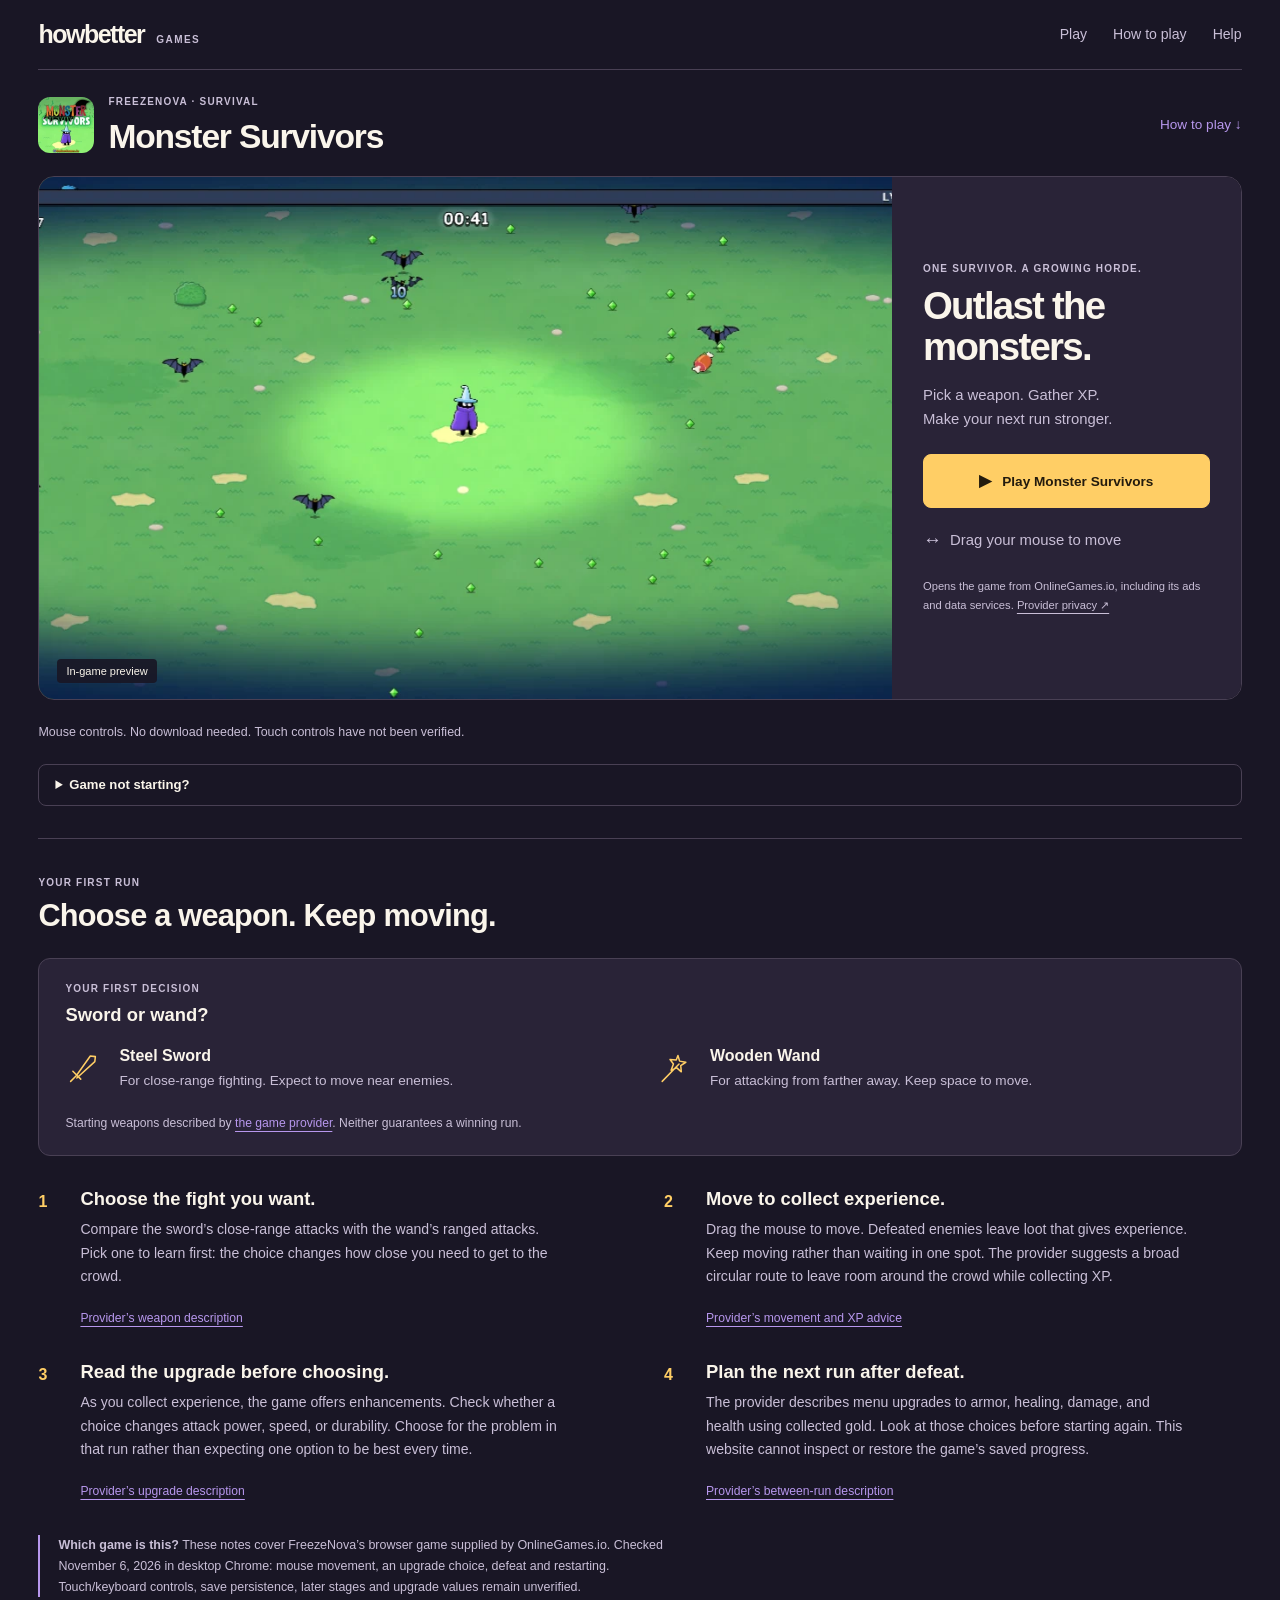
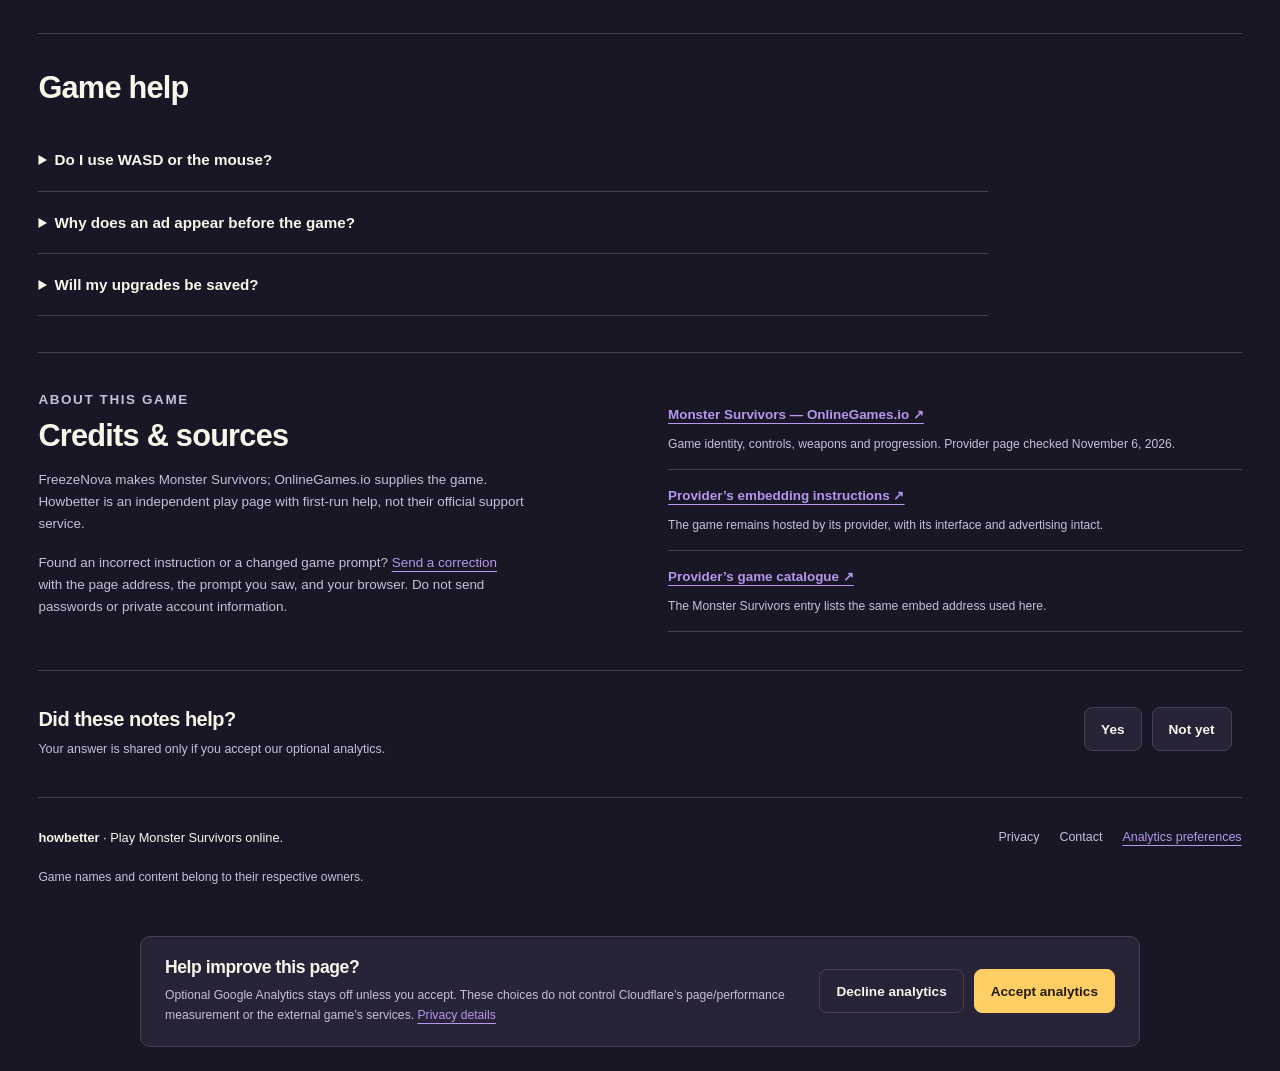
==== commit 716a3011: "Deliver critical game preview inline and right-size the cover icon" ====
--- a/index.html
+++ b/index.html
@@ -7,7 +7,6 @@
   <meta name="description" content="Play FreezeNova’s Monster Survivors in your browser. Choose a sword or wand, collect XP and survive the monsters. Mouse controls and first-run help.">
   <meta name="theme-color" content="#191625">
   <link rel="canonical" href="https://howbetter.online/">
-  <link rel="preload" as="image" href="/assets/monster-survivors-preview.webp" fetchpriority="high">
   <link rel="stylesheet" href="/assets/play.css">
   <script defer src="/assets/site.js"></script>
   <script defer src="/assets/analytics.js" data-analytics-id="G-CC5FRCJJMW" data-analytics-origin="https://howbetter.online"></script>
@@ -28,7 +27,7 @@
       <div class="game-shell" id="game-shell" data-state="idle">
         <div class="game-placeholder" id="game-placeholder">
           <figure class="game-preview">
-            <img src="/assets/monster-survivors-preview.webp" alt="Monster Survivors gameplay: a purple wizard surrounded by bats, monsters and green XP gems." width="1061" height="597" fetchpriority="high">
+            <img src="[data-uri]" alt="Monster Survivors gameplay: a purple wizard surrounded by bats, monsters and green XP gems." width="1061" height="597" fetchpriority="high">
             <figcaption>In-game preview</figcaption>
           </figure>
           <div class="start-panel">
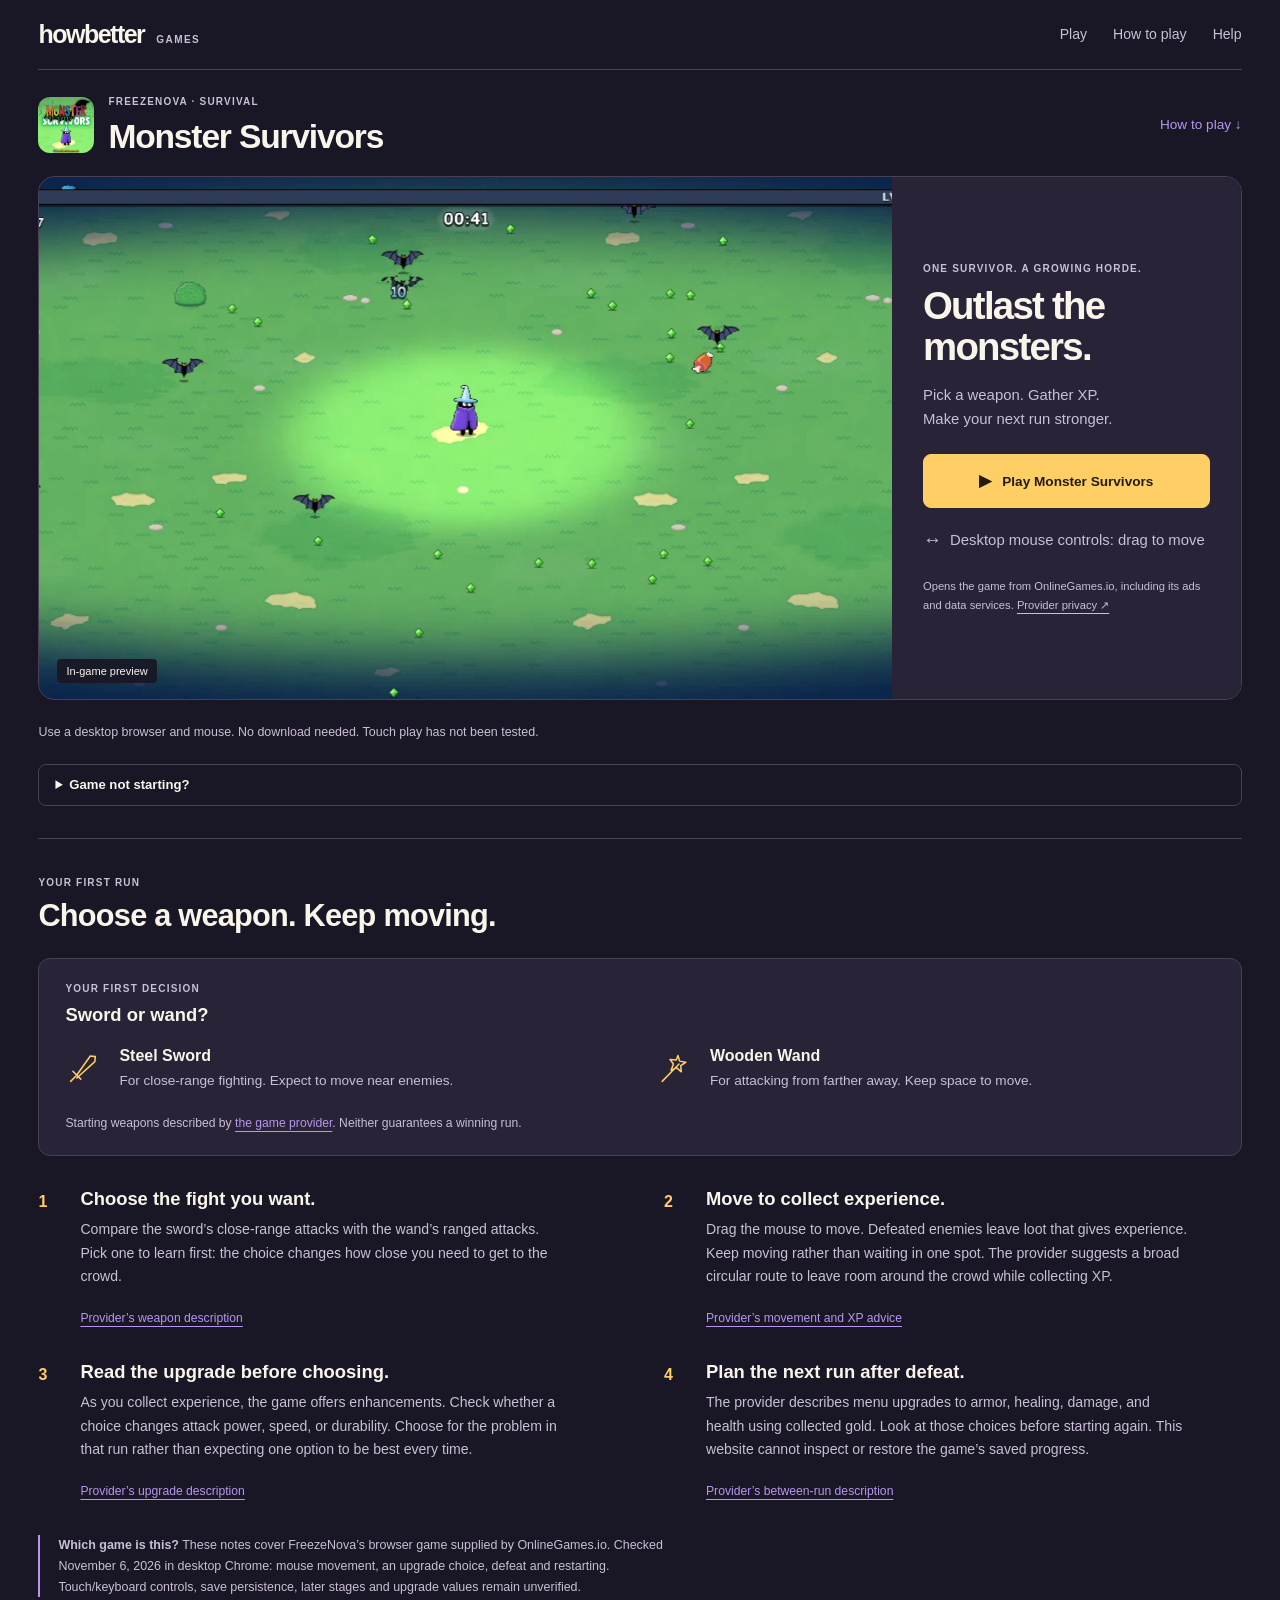
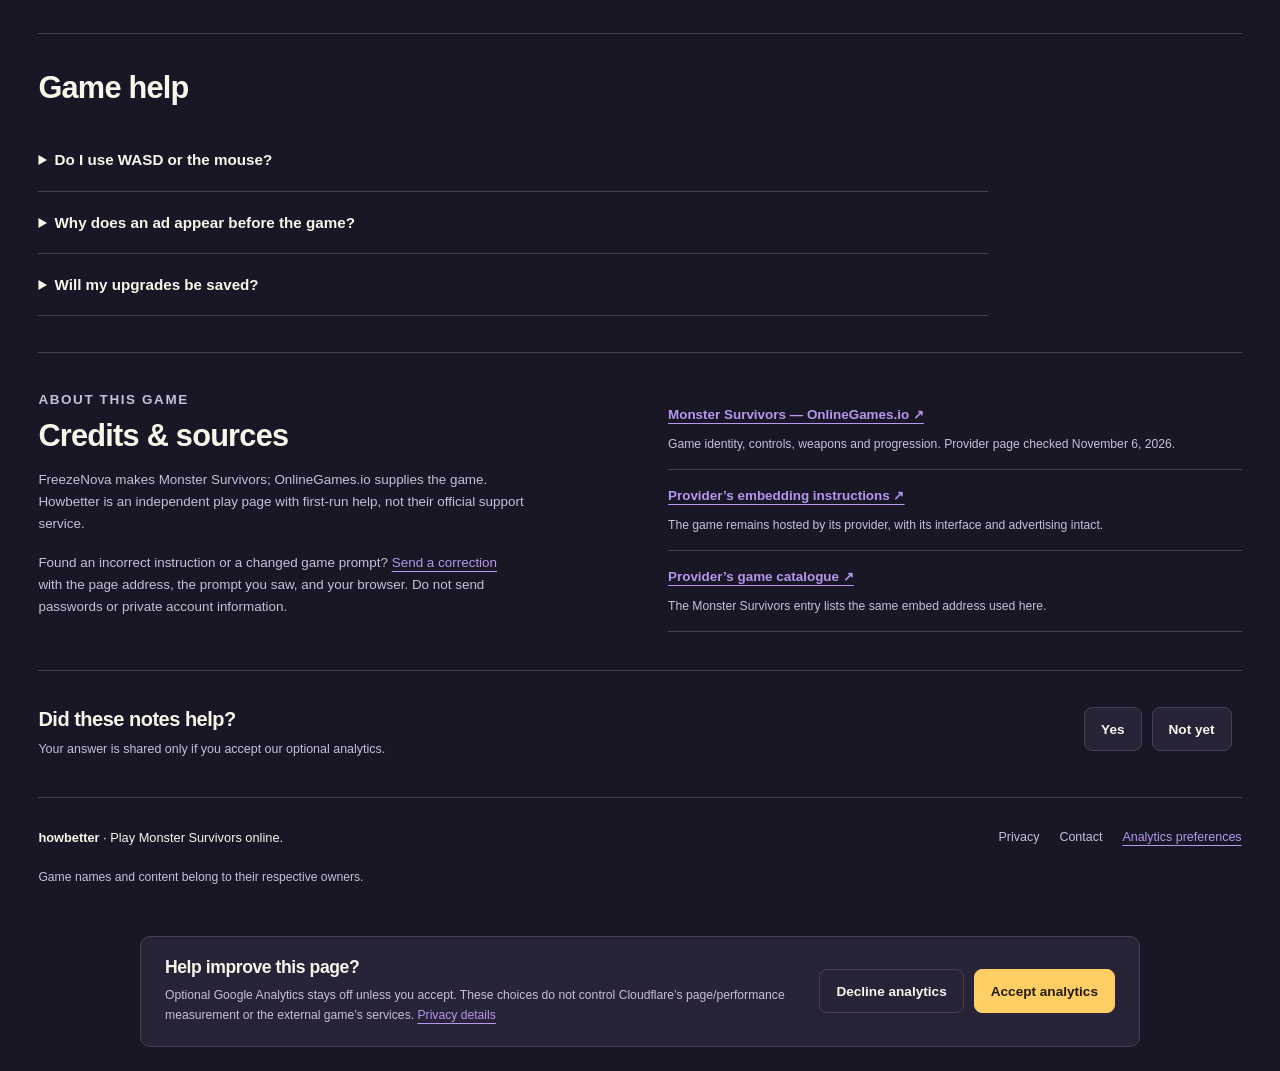
==== commit f39305be: "Declare desktop mouse support before starting the game" ====
--- a/index.html
+++ b/index.html
@@ -7,6 +7,7 @@
   <meta name="description" content="Play FreezeNova’s Monster Survivors in your browser. Choose a sword or wand, collect XP and survive the monsters. Mouse controls and first-run help.">
   <meta name="theme-color" content="#191625">
   <link rel="canonical" href="https://howbetter.online/">
+  <link rel="icon" href="/assets/monster-survivors-cover.webp" type="image/webp">
   <link rel="stylesheet" href="/assets/play.css">
   <script defer src="/assets/site.js"></script>
   <script defer src="/assets/analytics.js" data-analytics-id="G-CC5FRCJJMW" data-analytics-origin="https://howbetter.online"></script>
@@ -33,9 +34,9 @@
           <div class="start-panel">
             <p class="eyebrow">ONE SURVIVOR. A GROWING HORDE.</p>
             <h2>Outlast the<br>monsters.</h2>
-            <p>Pick a weapon. Gather XP.<br>Make your next run stronger.</p>
+            <p>Pick a weapon. Gather XP.<br> Make your next run stronger.</p>
             <button class="primary-button start-button" id="load-game" type="button"><span aria-hidden="true">▶</span> Play Monster Survivors</button>
-            <p class="control-note"><span aria-hidden="true">↔</span> Drag your mouse to move</p>
+            <p class="control-note"><span aria-hidden="true">↔</span> Desktop mouse controls: drag to move</p>
             <p class="provider-notice">Opens the game from OnlineGames.io, including its ads and data services. <a href="https://www.onlinegames.io/privacy-policy/" target="_blank" rel="noopener noreferrer">Provider privacy ↗</a></p>
           </div>
         </div>
@@ -43,7 +44,7 @@
         <div class="loading-label" id="game-loading" role="status" hidden><span class="loading-dot" aria-hidden="true"></span>Opening the game…</div>
       </div>
       <div class="game-toolbar">
-        <p id="game-status" role="status">Mouse controls. No download needed. Touch controls have not been verified.</p>
+        <p id="game-status" role="status">Use a desktop browser and mouse. No download needed. Touch play has not been tested.</p>
         <div class="game-tools" id="game-tools" hidden><button class="secondary-button" id="expand-game" type="button">Full screen <span aria-hidden="true">⛶</span></button></div>
       </div>
       <details class="load-help" id="load-help">
